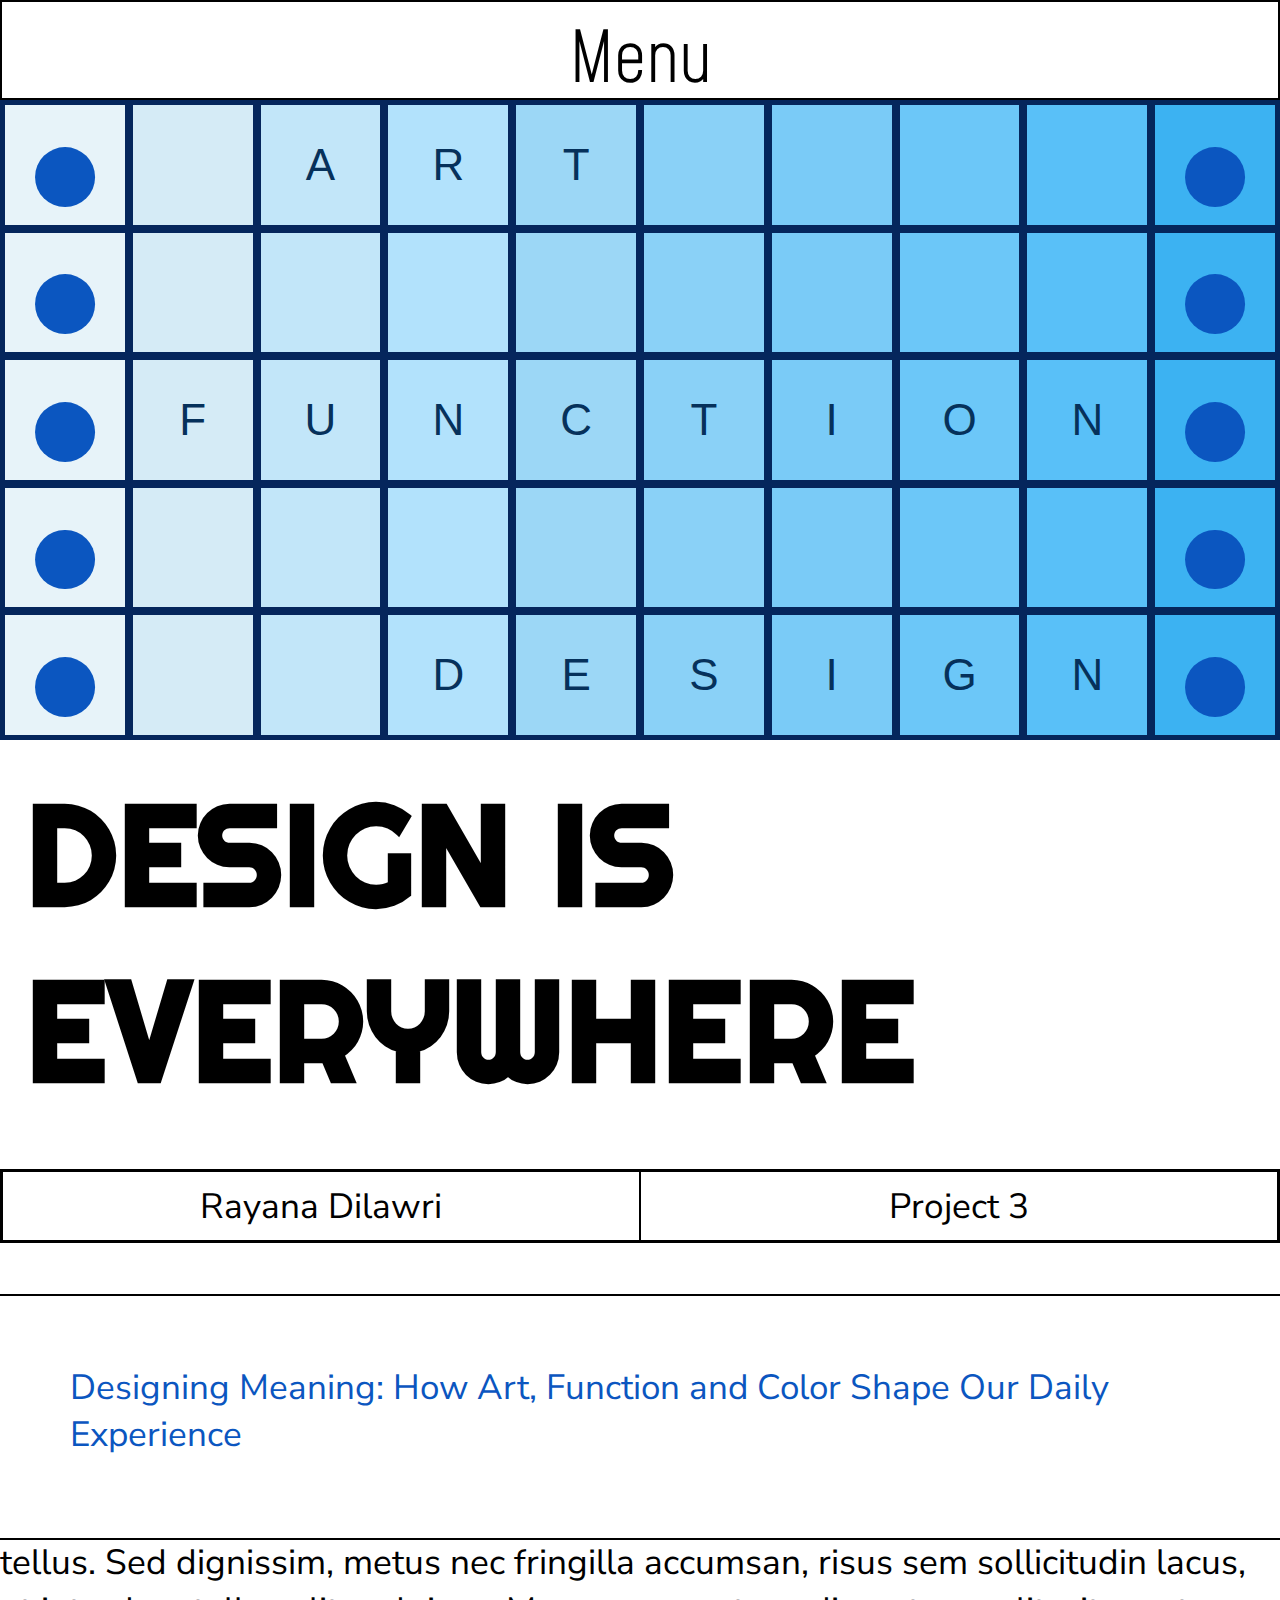
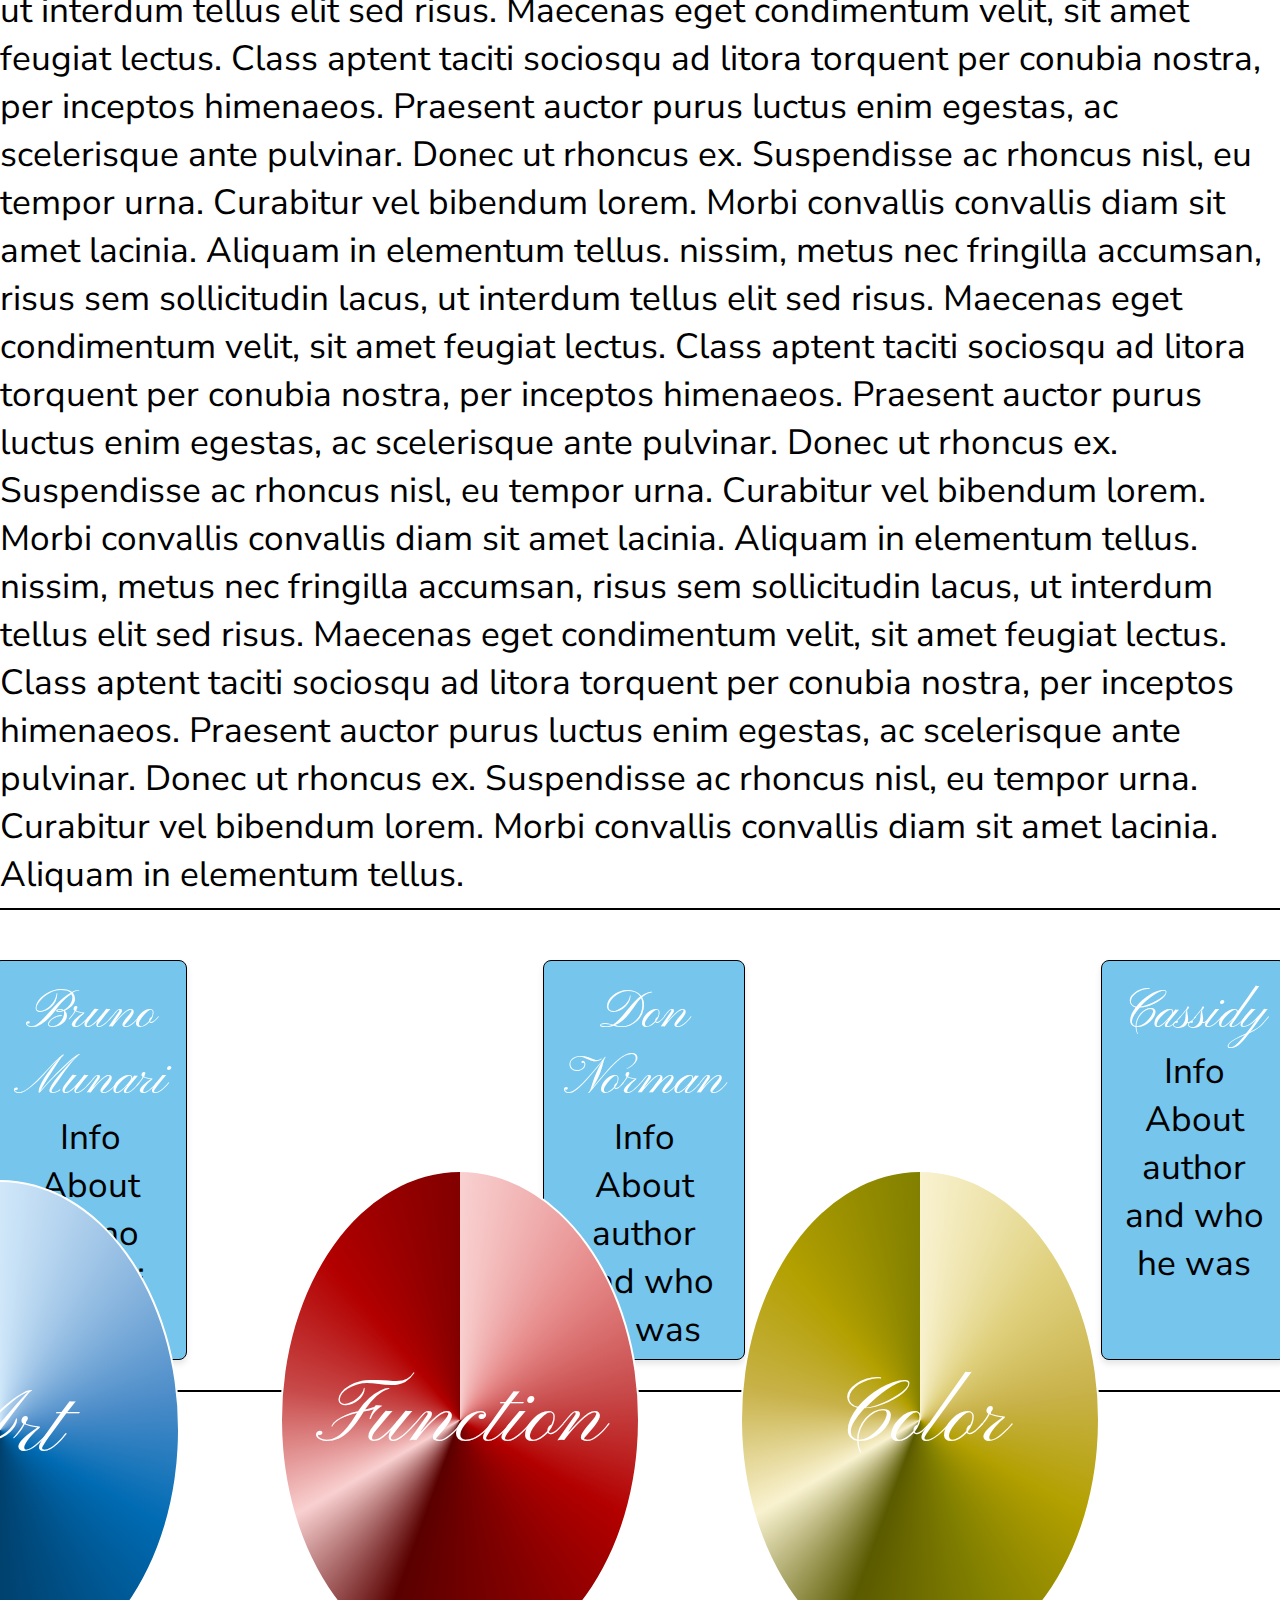
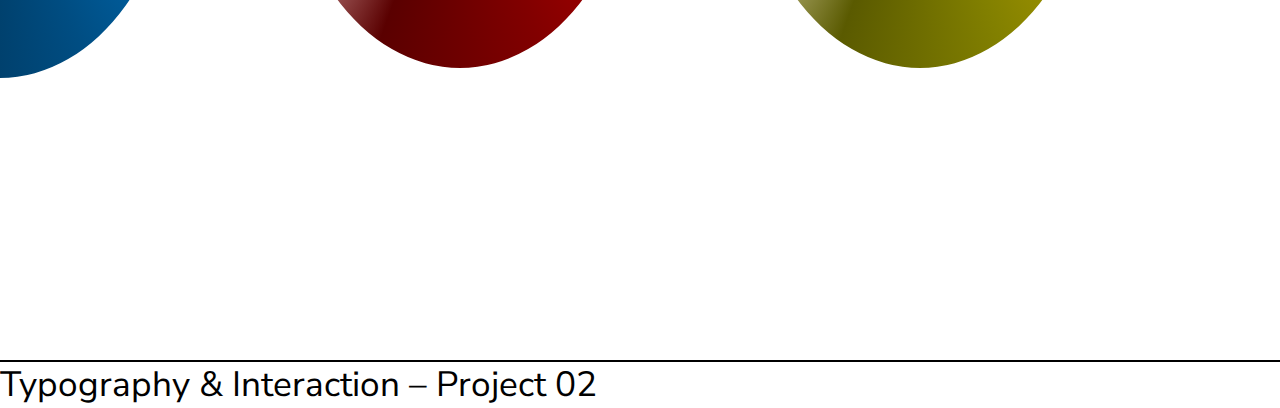
==== Pages/index.html @ 1cbe0d87 "more updates to all pages!" ====
<html>
	<head>
	   <title>HOME</title> 
	   <meta name="viewport" content="'width=device-width, initial-scale-1">
		<link href="../asset/reset.css" rel="stylesheet"> 
		<link href="../asset/common.css" rel="stylesheet">
 			<!-- <link href="asset/Japaneseminimalism.css" rel="stylesheet"> -->
		 <link href="../asset/newvibe.css" rel="stylesheet"> 
		<!-- <link href="asset/Artdeco.css" rel="stylesheet">  -->
		<!--   <link href="asset/Fauvism.css" rel="stylesheet"> -->
		<!-- fonts-->

		<link href="https://fonts.cdnfonts.com/css/sansation-light" rel="stylesheet">
		<style>
		@import url('https://fonts.cdnfonts.com/css/sansation-light');
	</style>
		
		<link rel="preconnect" href="https://fonts.googleapis.com">
		<link rel="preconnect" href="https://fonts.gstatic.com" crossorigin>
		<link href="https://fonts.googleapis.com/css2?family=Bodoni+Moda:ital,opsz,wght@0,6..96,400..900;1,6..96,400..900&family=Gloria+Hallelujah&family=Gothic+A1&family=Mohave:ital,wght@0,300..700;1,300..700&family=Monoton&family=Nunito+Sans:ital,opsz,wght@0,6..12,200..1000;1,6..12,200..1000&family=Pinyon+Script&family=Poiret+One&family=Righteous&family=Rock+Salt&family=Sail&family=Saira+Condensed:wght@100;200;300;400;500;600;700;800;900&display=swap" rel="stylesheet">			<!-- NAV --> 
</head>
	<nav> 
		<div class="dropdown"> 
		<button class="nav-button"> Menu </button>
		<div class="dropdown-content">
		<a href="index.html"> Home </a>
		<a href="article1.html"> Art  </a>
		<a href="article2.html"> Function  </a>
		<a href="article3.html"> Color  </a>
			</div>
		</div>
	</nav>

	<!-- HEAD -->
	<body>
		<header>
		<section>
			<div class="grid">
				<div class="show-grid">
				<div></div><div></div><div></div><div></div><div></div><div></div><div></div><div></div><div></div><div></div>
				<div></div><div></div><div></div><div></div><div></div><div></div><div></div><div></div><div></div><div></div>
				<div></div><div></div><div></div><div></div><div></div><div></div><div></div><div></div><div></div><div></div>
				<div></div><div></div><div></div><div></div><div></div><div></div><div></div><div></div><div></div><div></div>
				<div></div><div></div><div></div><div></div><div></div><div></div><div></div><div></div><div></div><div></div>				</div>
			</div>

		</section>
		<section class="header"> 
			<h1> DESIGN IS EVERYWHERE </h1>
		</section>
	</header>
	<div class="info"> 
		<div class="author"> <p> Rayana Dilawri</p></div>
		<div class="date"> <p> Project 3</p></div>
	</div>
	<div class="custom-br"> 
	<section> 
		<h2> Designing Meaning: How Art, Function and Color Shape Our Daily Experience </h2>
		<div class="custom-br"> 
	<section> 
		<p> tellus. Sed dignissim, metus nec fringilla accumsan, risus sem sollicitudin lacus, ut interdum tellus elit sed risus. Maecenas eget condimentum velit, sit amet feugiat lectus. Class aptent taciti sociosqu ad litora torquent per conubia nostra, per inceptos himenaeos. Praesent auctor purus luctus enim egestas, ac scelerisque ante pulvinar. Donec ut rhoncus ex. Suspendisse ac rhoncus nisl, eu tempor urna. Curabitur vel bibendum lorem. Morbi convallis convallis diam sit amet lacinia. Aliquam in elementum tellus.
			nissim, metus nec fringilla accumsan, risus sem sollicitudin lacus, ut interdum tellus elit sed risus. Maecenas eget condimentum velit, sit amet feugiat lectus. Class aptent taciti sociosqu ad litora torquent per conubia nostra, per inceptos himenaeos. Praesent auctor purus luctus enim egestas, ac scelerisque ante pulvinar. Donec ut rhoncus ex. Suspendisse ac rhoncus nisl, eu tempor urna. Curabitur vel bibendum lorem. Morbi convallis convallis diam sit amet lacinia. Aliquam in elementum tellus.
			nissim, metus nec fringilla accumsan, risus sem sollicitudin lacus, ut interdum tellus elit sed risus. Maecenas eget condimentum velit, sit amet feugiat lectus. Class aptent taciti sociosqu ad litora torquent per conubia nostra, per inceptos himenaeos. Praesent auctor purus luctus enim egestas, ac scelerisque ante pulvinar. Donec ut rhoncus ex. Suspendisse ac rhoncus nisl, eu tempor urna. Curabitur vel bibendum lorem. Morbi convallis convallis diam sit amet lacinia. Aliquam in elementum tellus.
		</p>
		<div class="custom-br"> 
	</section>
	<section>
		<div class="cards">
			<div class="card">
				<h3>Bruno Munari</h3>
				<p> Info About Bruno Munari and who he was </p>
			</div>
			<div class="card">
				<h3>Don Norman</h3>
				<p>Info About author and who he was</p>
			</div>
			<div class="card">
				<h3>Cassidy</h3>
				<p>Info About author and who he was</p>
			</div>
		</div>
		<div class="custom-br"> 
			<div class="shapes">
				<div class="shape1"> <h3> Art </h3> </div>
				<div class="shape2"> <h3> Function </h3> </div>
				<div class="shape3"> <h3> Color </h3> </div>
			</div>
		<div class="custom-br"> 
		<footer>
            <p>  Typography & Interaction – Project 02</p>
        </footer>
</body>
</html>
---- asset/common.css ----
.nunito-sans{
    font-family: "Nunito Sans", serif;
    font-optical-sizing: auto;
    font-style: normal;
    font-variation-settings:
      "wdth" 100,
      "YTLC" 500;
  }

.righteous-regular {
    font-family: "Righteous", sans-serif;
    font-weight: 400;
    font-style: normal;
  }


nav {
    display: flex;
    justify-content: space-evenly;
    position: fixed;
    top: 0;
    color: black;
    width: 100vw;
    font-family: Arial, Helvetica, sans-serif;
    text-transform: uppercase;
    padding: 2rem; 
    font-weight: 200;
    font-size: 2.5em;
    z-index: 1000;
}

nav {
    /* overflow: hidden; */
    background-color:white;
    color: black;
    font-size: 2em;
    height: 100px;
    padding:0px;
    text-transform: none;
    font-family: "Mohave", sans-serif;
    border: black solid 2px;
    position: absolute;
      }

nav a {
    float: left;
    font-size: 2em;
}

.dropdown {
    float: left;
    padding: 10px;
    /* overflow: hidden; */
}

.dropdown-content {
display: none;
position: fixed;
z-index: 100;
background-color: white;
border: black solid 2px;
}

.dropdown-content a {
    float: none;
    display: block;
    padding: 20px;
}


.dropdown-content a:hover {
  color: blue;
  font-family: "Pinyon Script", serif;
}

.dropdown:hover .dropdown-content {
    display: block;
}

.nav-button {
    padding: 0px 20px;
}

.nav-button:hover {
    color: blue; 
    background-color: #A2C9E2;
}

.dropdown .nav-button {
    margin: 0;
    font-size: 2em;
}

header {
    margin-top: 5rem; /* Adjusted to account for nav */
}  

h1 {
    font-size: 8em;
    padding-top: 2%;
    padding-left: 2%;
    font-weight: 800; 
    overflow-x: hidden;
    font-family: "Righteous", sans-serif;
    color: black;
    }
  

    .info {
    display: flex;
    flex-direction: row;
    width: 100%; 
    justify-content: center;  
    align-items: center; 
    border: solid 3px black;
    margin-top: 4%;
    margin-bottom: 4%;
}

.author, .date {
     
    justify-content: center;  
    align-items: center;     
    text-align: center;      
    padding: 10px; 
    width: 100%; 
}

.author {
    border-right: solid black 2px;  
}

        justify-content: center;  
        align-items: center;     
        text-align: center;      
        padding: 10px; 
        width: 100%; 
    }
    
    .author {
        border-right: solid black 2px;  
    }
    
   
    h2 {
        color: rgb(11, 86, 192); ;
    font-size: 3em;
    padding-left: 2%;
    padding-top: 2%;
}

h3 {
    font-size: 3em;
    color: white; 
    font-family: "Pinyon Script", serif;
}

p {
    font-size: 2em;
    font-family: "Nunito Sans", serif;
}

blockquote {
    font-size: 3em;
    padding-top: 4%;
    padding-bottom: 4%;
    font-family: "Mohave", sans-serif;
}

.custom-br {
    display: block;      
    width: 100%;          /* Full-width line */
    height: 2px;          /* Thickness of the line */
    background-color: black; /* Line color */
    margin: 10px 0;       /* Optional: Adds space above and below the line */
  }
  

.cards {
    display: flex;
    flex-direction: column; 
    justify-content: center; 
    align-items: center; 
}

#back-to-top {
    height: 40px;
    width: 100px;
    position: fixed; 
    bottom: 20px; 
    right: 20px;
    color: black; 
    border-radius: 5px; 
    padding: 10px 15px;
    font-size: 14px;  
    z-index: 1000;
    font-family: "Nunito Sans", serif;
}

#back-to-top {
    background-color: rgb(0, 0, 0);
    color: white; 
    height: 100px;
    width: 300px;
    font-size: 40px;
}

.shapes {
    display: flex;
    flex-direction: column; 
    justify-content: center; 
    align-items: center; 
    padding-top: 20px;
    gap: 100px;
}

@media (min-width:1200px) {
    nav { 
      font-size: 28px;
    }

    h2 {
        font-size: 35px;
        padding: 2em; }

    .shapes {
        display: flex;
        flex-direction: row; 
        justify-content: center; 
        align-items: center; 
        padding-top: 20px;
        gap: 100px;
    }
    
        
    .shapes {
        display: flex;
        justify-content: center; 
        align-items: center; 
    }

    .cards {
        display: flex;
        flex-direction: row; 
        justify-content: center; 
        align-items: center; 
        padding-top: 20px;
        gap: 100px;
    }

    #back-to-top {
       display: none;
    }

    .grid {
      display: hide;
    }
}
---- asset/newvibe.css ----
nav {
    /* overflow: hidden; */
    background-color:white;
    color: black;
    font-size: 2em;
    height: 100px;
    padding:0px;
    text-transform: none;
    font-family: "Mohave", sans-serif;
    border: black solid 2px;
      }

nav a {
    float: left;
    font-size: 2em;
}

.dropdown {
    float: left;
    padding: 10px;
    /* overflow: hidden; */
}

.dropdown-content {
display: none;
position: absolute;
z-index: 100;
background-color: white;
border: black solid 2px;
}

.dropdown-content a {
    float: none;
    display: block;
    padding: 20px;
}


.dropdown-content a:hover {
  color: blue;
  font-family: "Pinyon Script", serif;
}

.dropdown:hover .dropdown-content {
    display: block;
}

.nav-button {
    padding: 0px 20px;
}

.nav-button:hover {
    color: blue; 
    background-color: #A2C9E2;
}

/* GRID - ALL DESIGNS COMBINED */ 
  .grid .show-grid{
    display: grid;
    grid-template-columns: repeat(10, 1fr); 
    grid-template-rows: repeat(5, 1fr);  
    width: 100%;                          
    height: auto;                                                                 
    aspect-ratio: 2;  
    margin-top: 100px;                    
  }

  .grid div {
    border: rgb(5, 38, 92) 0.1em solid;             
    width: 100%;                          
    height: auto;                      
  }

  .show-grid div {
    position: relative; 
    width: 100%;
    height: 100%;
    overflow: hidden; 


    display: flex;
    align-items: center;
    justify-content: center;

    font-size: 2.5em;
    color: rgb(6, 49, 91);
    Font-family: arial;  
    align-items: center; 
}

/* CIRCLE SHAPE */ 
.show-grid div:nth-child(10n+1)::before, 
.show-grid div:nth-child(10n)::before  {
    content: '';
    position: absolute;
    top: 60%;
    left: 50%;
    width: 50%;
    height: 50%;
    transform: translate(-50%, -50%);
    border-radius: 50%;
    background-color: rgb(11, 86, 192); 
}

/* FUNCTION DESIGN */ 
.show-grid div:nth-child(3)::after { content: 'A '; }
.show-grid div:nth-child(4)::after { content: 'R'; }
.show-grid div:nth-child(5)::after { content: 'T'; }
    

.show-grid div:nth-child(22)::after { content: 'F '; }
.show-grid div:nth-child(23)::after { content: 'U'; }
.show-grid div:nth-child(24)::after { content: 'N'; }
.show-grid div:nth-child(25)::after { content: 'C'; }
.show-grid div:nth-child(26)::after { content: 'T'; }
.show-grid div:nth-child(27)::after { content: 'I'; }
.show-grid div:nth-child(28)::after { content: 'O'; }
.show-grid div:nth-child(29)::after { content: 'N'; }


.show-grid div:nth-child(44)::after { content: 'D'; }
.show-grid div:nth-child(45)::after { content: 'E'; }
.show-grid div:nth-child(46)::after { content: 'S'; }
.show-grid div:nth-child(47)::after { content: 'I'; }
.show-grid div:nth-child(48)::after { content: 'G'; }
.show-grid div:nth-child(49)::after { content: 'N'; }

/* colour design*/ 
:root {
    --color-1: #e7f3f9; 
    --color-2: #d5ebf6;
    --color-3: #c2e6f9;
    --color-4: #b2e2fc;
    --color-5: #9cd7f6;
    --color-6: #8ad1f7;
    --color-7: #7acbf7;
    --color-8: #6cc7f8;
    --color-9: #59c0f8;
    --color-10: #3cb2f2;
}

.show-grid div:nth-child(1) { background-color: var(--color-1); }
.show-grid div:nth-child(11) { background-color: var(--color-1); }
.show-grid div:nth-child(21) { background-color: var(--color-1); }
.show-grid div:nth-child(31) { background-color: var(--color-1); }
.show-grid div:nth-child(41) { background-color: var(--color-1); }
.show-grid div:nth-child(51) { background-color: var(--color-1); }


.show-grid div:nth-child(2) { background-color: var(--color-2); }
.show-grid div:nth-child(12) { background-color: var(--color-2); }
.show-grid div:nth-child(22) { background-color: var(--color-2); }
.show-grid div:nth-child(32) { background-color: var(--color-2); }
.show-grid div:nth-child(42) { background-color: var(--color-2); }
.show-grid div:nth-child(52) { background-color: var(--color-2); }


.show-grid div:nth-child(3) { background-color: var(--color-3); }
.show-grid div:nth-child(13) { background-color: var(--color-3); }
.show-grid div:nth-child(23) { background-color: var(--color-3); }
.show-grid div:nth-child(33) { background-color: var(--color-3); }
.show-grid div:nth-child(43) { background-color: var(--color-3); }
.show-grid div:nth-child(53) { background-color: var(--color-3); }

.show-grid div:nth-child(4) { background-color: var(--color-4); }
.show-grid div:nth-child(14) { background-color: var(--color-4); }
.show-grid div:nth-child(24) { background-color: var(--color-4); }
.show-grid div:nth-child(34) { background-color: var(--color-4); }
.show-grid div:nth-child(44) { background-color: var(--color-4); }
.show-grid div:nth-child(54) { background-color: var(--color-4); }

.show-grid div:nth-child(5) { background-color: var(--color-5); }
.show-grid div:nth-child(15) { background-color: var(--color-5); }
.show-grid div:nth-child(25) { background-color: var(--color-5); }
.show-grid div:nth-child(35) { background-color: var(--color-5); }
.show-grid div:nth-child(45) { background-color: var(--color-5); }
.show-grid div:nth-child(55) { background-color: var(--color-5); }

.show-grid div:nth-child(6) { background-color: var(--color-6); }
.show-grid div:nth-child(16) { background-color: var(--color-6); }
.show-grid div:nth-child(26) { background-color: var(--color-6); }
.show-grid div:nth-child(36) { background-color: var(--color-6); }
.show-grid div:nth-child(46) { background-color: var(--color-6); }
.show-grid div:nth-child(56) { background-color: var(--color-6); }

.show-grid div:nth-child(7) { background-color: var(--color-7); }
.show-grid div:nth-child(17) { background-color: var(--color-7); }
.show-grid div:nth-child(27) { background-color: var(--color-7); }
.show-grid div:nth-child(37) { background-color: var(--color-7); }
.show-grid div:nth-child(47) { background-color: var(--color-7); }
.show-grid div:nth-child(57) { background-color: var(--color-7); }

.show-grid div:nth-child(8) { background-color: var(--color-8); }
.show-grid div:nth-child(18) { background-color: var(--color-8); }
.show-grid div:nth-child(28) { background-color: var(--color-8); }
.show-grid div:nth-child(38) { background-color: var(--color-8); }
.show-grid div:nth-child(48) { background-color: var(--color-8); }
.show-grid div:nth-child(58) { background-color: var(--color-8); }

.show-grid div:nth-child(9) { background-color: var(--color-9); }
.show-grid div:nth-child(19) { background-color: var(--color-9); }
.show-grid div:nth-child(29) { background-color: var(--color-9); }
.show-grid div:nth-child(39) { background-color: var(--color-9); }
.show-grid div:nth-child(49) { background-color: var(--color-9); }
.show-grid div:nth-child(59) { background-color: var(--color-9); }

.show-grid div:nth-child(10) { background-color: var(--color-10); }
.show-grid div:nth-child(20) { background-color: var(--color-10); }
.show-grid div:nth-child(30) { background-color: var(--color-10); }
.show-grid div:nth-child(40) { background-color: var(--color-10); }
.show-grid div:nth-child(50) { background-color: var(--color-10); }
.show-grid div:nth-child(60) { background-color: var(--color-10); }

.expand span:hover {
    font-size: 30px;
    transition: 0.3s;
    letter-spacing: 10px;
    font-family: "Monoton", serif;
    color: blue;
}


body {
    background-color: white;
    font-family: "Nunito Sans", serif;
    color: black;
    font-size: 1.1em;
}


.shape1 {
    height: 500px;
    width: 500px;
    transform: translateX(-50%) translateY(-50%); 
    background-image: conic-gradient( #d0e7f9, #8db8e0, #4a8bc8, #006bb3, #004d82, #00355a, #d0e7f9, #4a8bc8, #006bb3, #004d82 );
    animation: 3.0s linear infinite record;
    animation-play-state: running; 
    border: solid 2px white;
    border-radius: 50%;
    display: flex;         
    justify-content: center;
    align-items: center;   
    text-align: center;    
    color: black; 
    font-size: 30px;
    margin-bottom: 20px;
    margin-top: 20px;
}

.shape1:hover {
    animation-play-state: paused; 
}

.shape2 {
    height: 500px;
    width: 500px;
 transform: translateX(-50%) translateY(-50%); 
 background-image: conic-gradient( #f9d0d0, #e78c8c, #c84a4a, #b30000, #820000, #5a0000, #f9d0d0, #c84a4a, #b30000, #820000 );
 animation: 3.0s linear infinite record;
    border: solid 2px white;   
     border-radius: 50%;
    display: flex;         
    justify-content: center;
    align-items: center;   
    text-align: center;    
    color: black; 
    margin-bottom: 20px;
    font-size: 30px;
}

.shape2:hover {
    animation-play-state: paused; /* Pauses the animation on hover */
}


.shape3 {
    height: 500px;
    width: 500px;
 transform: translateX(-50%) translateY(-50%); 
 background-image: conic-gradient( #f9f2d0, #e0d17f, #c8b24a, #b3a000, #828000, #5a5a00, #f9f2d0, #c8b24a, #b3a000, #828000 );
 animation: 3.0s linear infinite record;
    border: solid 2px white;    border-radius: 50%;
    display: flex;         
    justify-content: center;
    align-items: center;   
    text-align: center;    
    color: black; 
    margin-bottom: 20px;
    font-size: 30px;
}

.shape3:hover {
    animation-play-state: paused; 
}


.card {
    background-color: rgb(117, 197, 237); 
    border: 1px solid black; 
    border-radius: 8px; 
    box-shadow: 0 4px 6px rgba(0, 0, 0, 0.1); 
    padding: 20px; 
    width: 800px; 
    height: 400px;
    text-align: center;
    margin-bottom: 20px;
    margin-top: 20px;
    margin-left: 10%;
    margin-right: 10%;
    

}
  
/* Keyframes for animation */
@keyframes record {
    0% {
        transform: rotate(0deg);
    }
    100% {
        transform: rotate(360deg);
    }
}
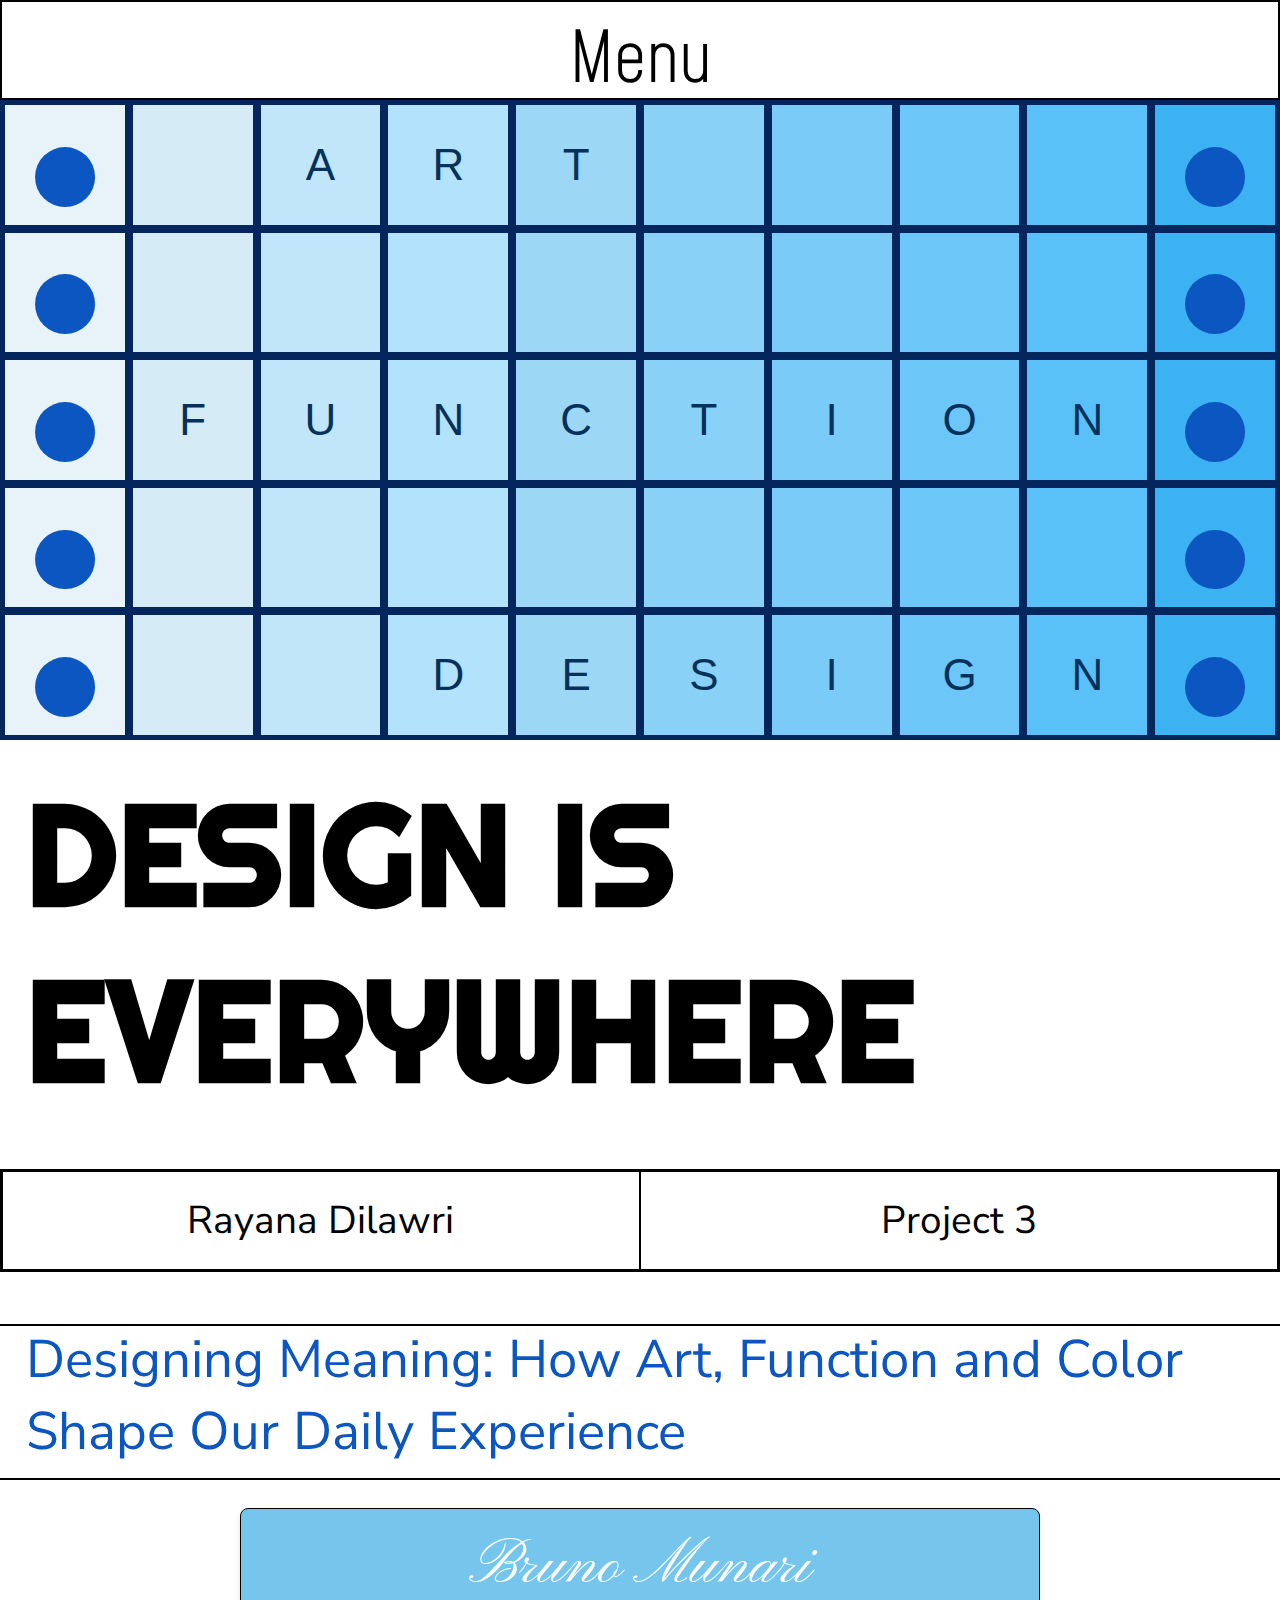
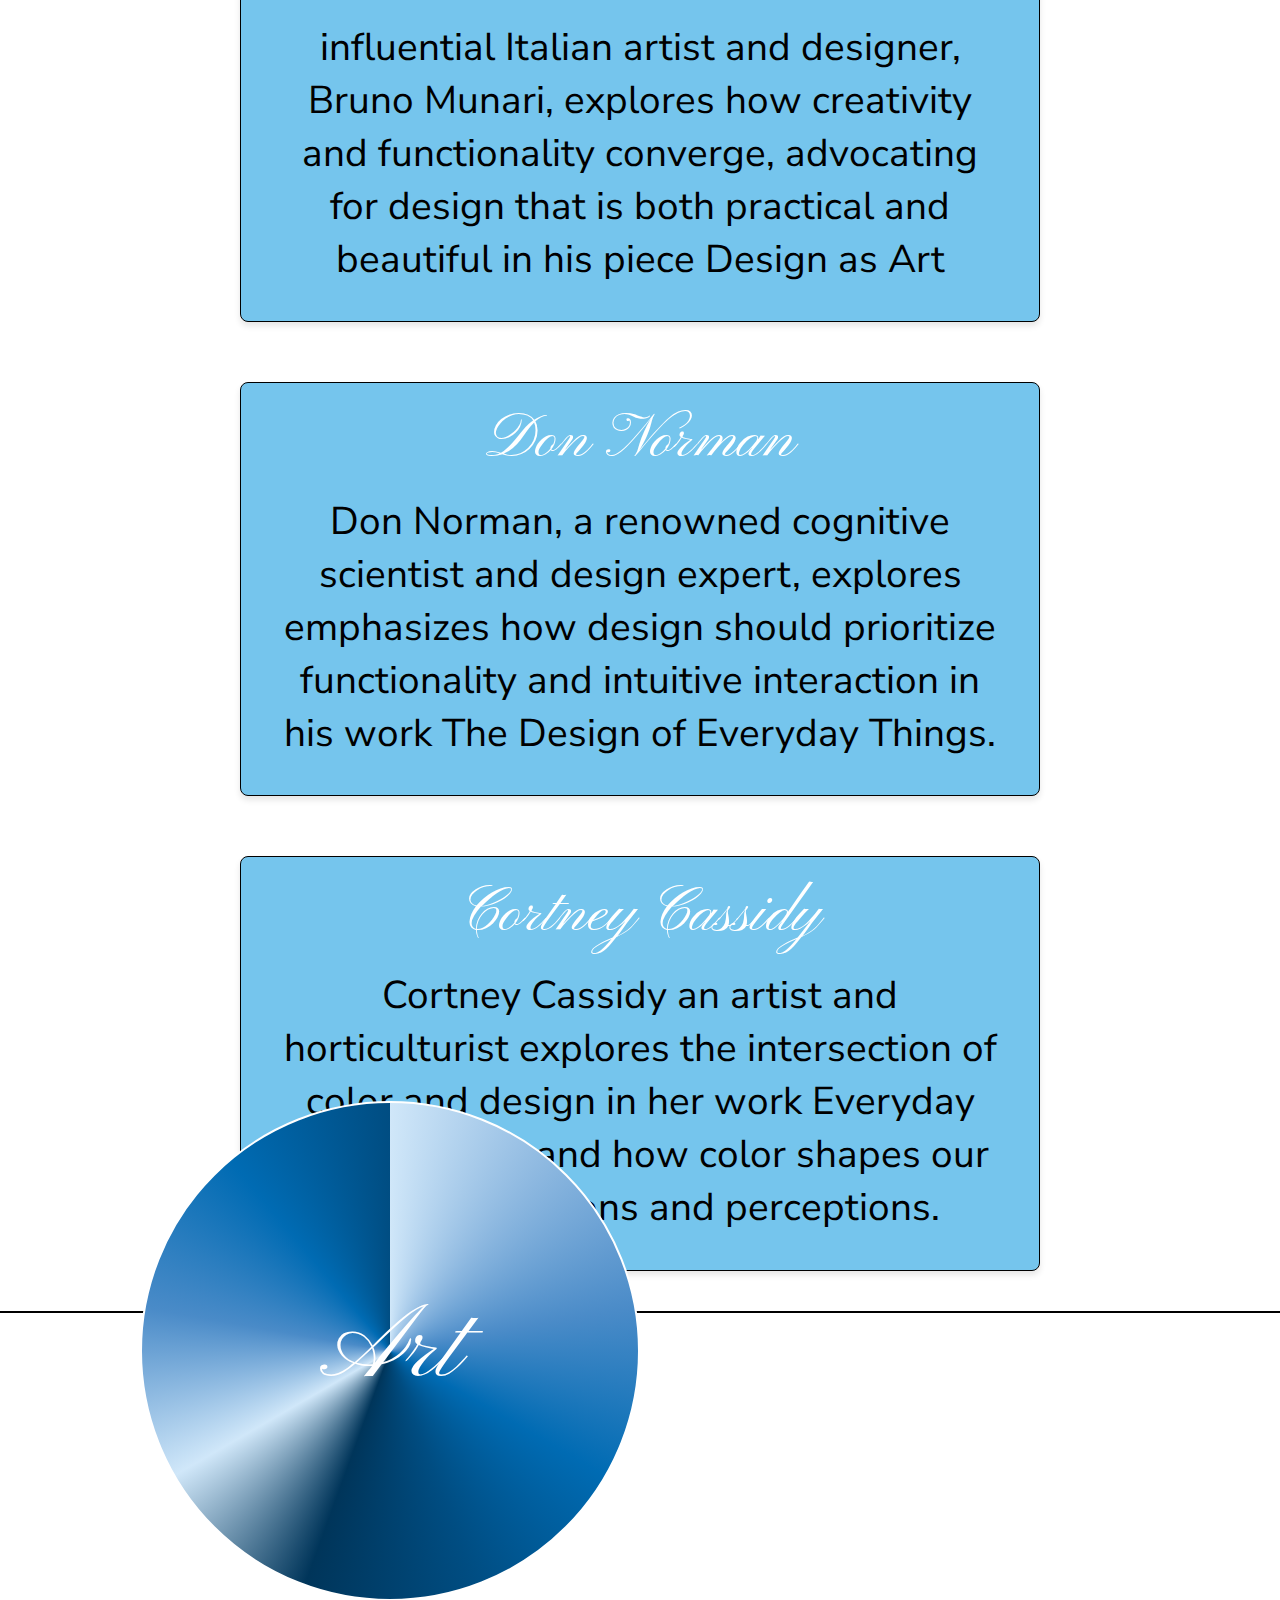
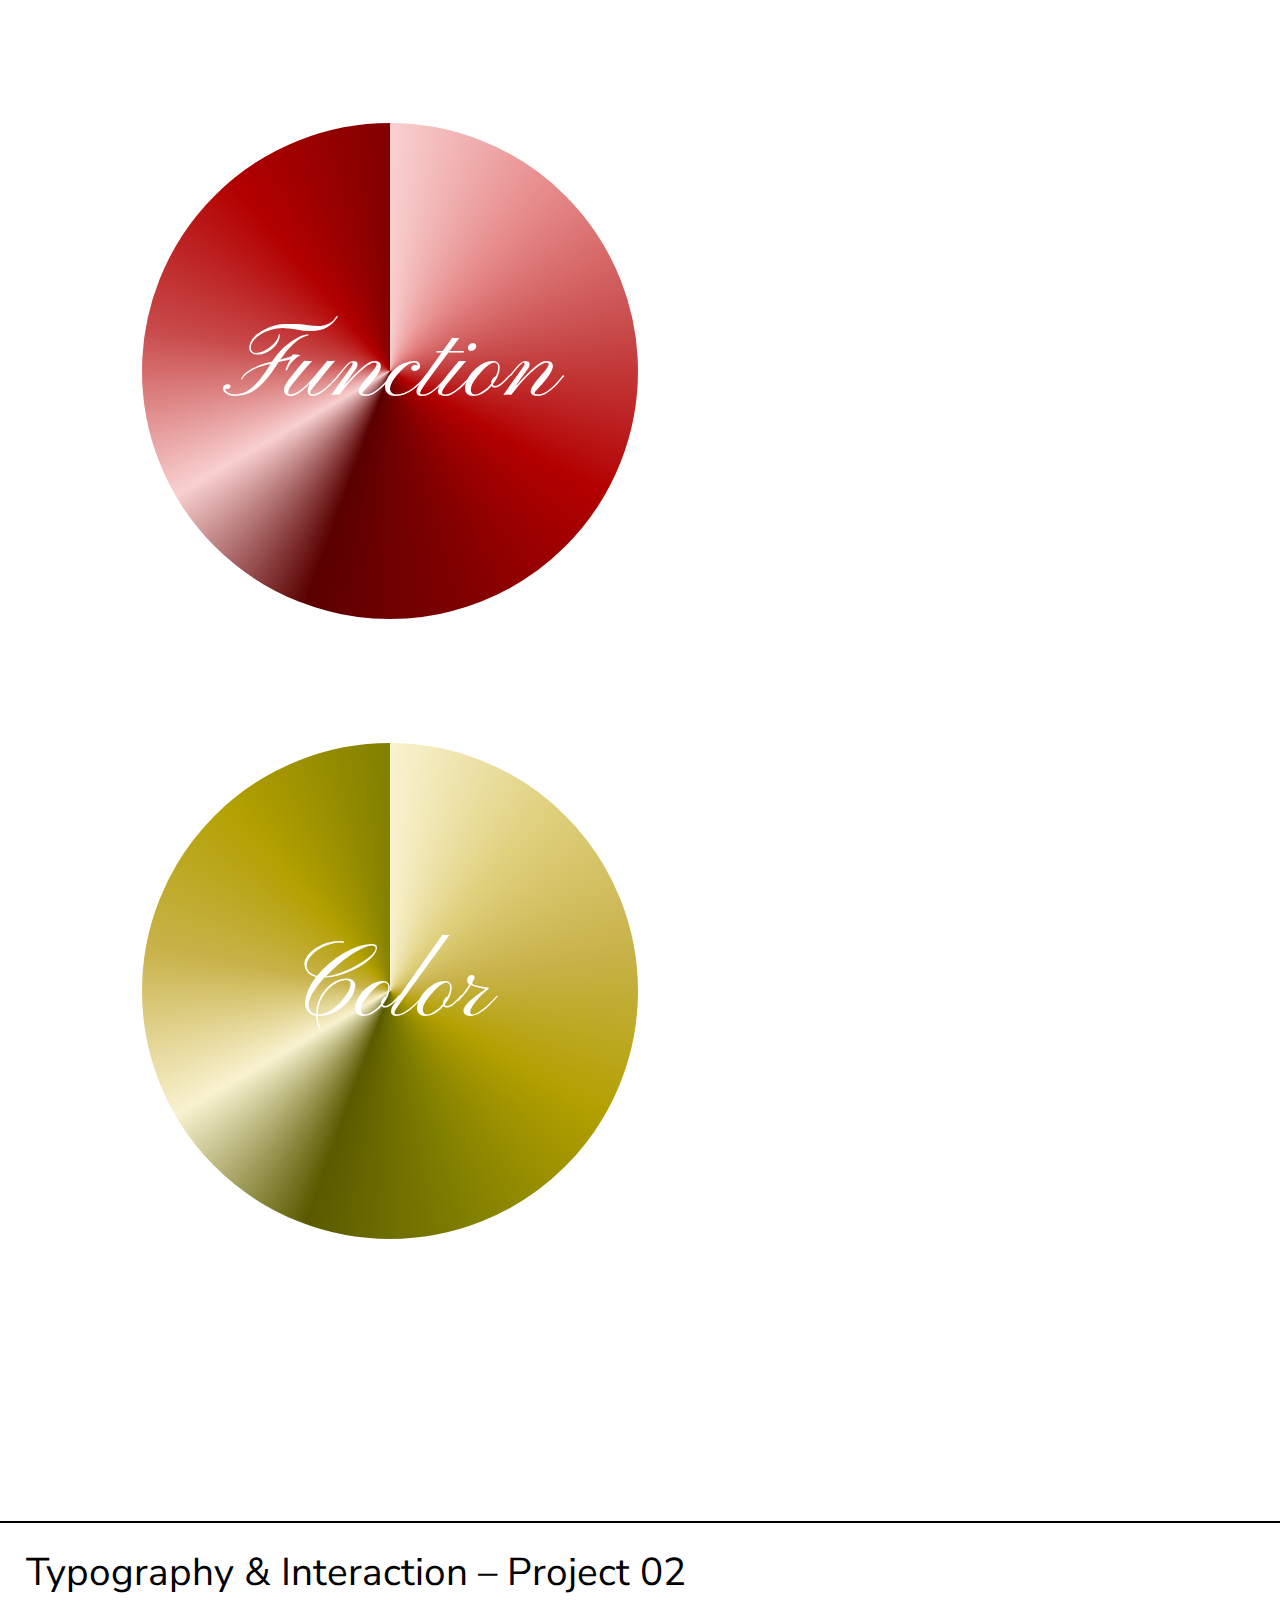
==== commit 67b06493: "hide button, fix font size" ====
--- a/Pages/index.html
+++ b/Pages/index.html
@@ -58,25 +58,18 @@
 		<h2> Designing Meaning: How Art, Function and Color Shape Our Daily Experience </h2>
 		<div class="custom-br"> 
 	<section> 
-		<p> tellus. Sed dignissim, metus nec fringilla accumsan, risus sem sollicitudin lacus, ut interdum tellus elit sed risus. Maecenas eget condimentum velit, sit amet feugiat lectus. Class aptent taciti sociosqu ad litora torquent per conubia nostra, per inceptos himenaeos. Praesent auctor purus luctus enim egestas, ac scelerisque ante pulvinar. Donec ut rhoncus ex. Suspendisse ac rhoncus nisl, eu tempor urna. Curabitur vel bibendum lorem. Morbi convallis convallis diam sit amet lacinia. Aliquam in elementum tellus.
-			nissim, metus nec fringilla accumsan, risus sem sollicitudin lacus, ut interdum tellus elit sed risus. Maecenas eget condimentum velit, sit amet feugiat lectus. Class aptent taciti sociosqu ad litora torquent per conubia nostra, per inceptos himenaeos. Praesent auctor purus luctus enim egestas, ac scelerisque ante pulvinar. Donec ut rhoncus ex. Suspendisse ac rhoncus nisl, eu tempor urna. Curabitur vel bibendum lorem. Morbi convallis convallis diam sit amet lacinia. Aliquam in elementum tellus.
-			nissim, metus nec fringilla accumsan, risus sem sollicitudin lacus, ut interdum tellus elit sed risus. Maecenas eget condimentum velit, sit amet feugiat lectus. Class aptent taciti sociosqu ad litora torquent per conubia nostra, per inceptos himenaeos. Praesent auctor purus luctus enim egestas, ac scelerisque ante pulvinar. Donec ut rhoncus ex. Suspendisse ac rhoncus nisl, eu tempor urna. Curabitur vel bibendum lorem. Morbi convallis convallis diam sit amet lacinia. Aliquam in elementum tellus.
-		</p>
-		<div class="custom-br"> 
-	</section>
-	<section>
 		<div class="cards">
 			<div class="card">
 				<h3>Bruno Munari</h3>
-				<p> Info About Bruno Munari and who he was </p>
+				<p>  influential Italian artist and designer, Bruno Munari, explores how creativity and functionality converge, advocating for design that is both practical and beautiful in his piece  <i> Design as Art </i> </p>
 			</div>
 			<div class="card">
 				<h3>Don Norman</h3>
-				<p>Info About author and who he was</p>
+				<p> Don Norman, a renowned cognitive scientist and design expert, explores emphasizes how design should prioritize functionality and intuitive interaction in his work <i>The Design of Everyday Things</i>. </p>
 			</div>
 			<div class="card">
-				<h3>Cassidy</h3>
-				<p>Info About author and who he was</p>
+				<h3>Cortney Cassidy</h3>
+				<p> Cortney Cassidy an artist and horticulturist explores the intersection of color and design in her work <i>Everyday Color Theory</i>, and how color shapes our daily interactions and perceptions. </p>
 			</div>
 		</div>
 		<div class="custom-br"> 
--- a/asset/common.css
+++ b/asset/common.css
@@ -129,9 +129,7 @@
 
 .author {
     border-right: solid black 2px;  
-}
-
-        justify-content: center;  
+       justify-content: center;  
         align-items: center;     
         text-align: center;      
         padding: 10px; 
@@ -144,21 +142,22 @@
     
    
     h2 {
-        color: rgb(11, 86, 192); ;
+    color: rgb(11, 86, 192); ;
     font-size: 3em;
-    padding-left: 2%;
-    padding-top: 2%;
+    padding-left: 4%em;
+    padding-top: 4%em;
 }
 
 h3 {
-    font-size: 3em;
+    font-size: 3.5em;
     color: white; 
     font-family: "Pinyon Script", serif;
 }
 
 p {
-    font-size: 2em;
+    font-size: 2.2em;
     font-family: "Nunito Sans", serif;
+    padding: 2%;
 }
 
 blockquote {
@@ -177,12 +176,67 @@
   }
   
 
+.sticky-textD {
+    color: black;
+    font-family: "Righteous", sans-serif;
+}
+
+.sticky-textL {
+    color: white;
+    font-family: "Righteous", sans-serif;
+}
+
+  .sticky-chapter {
+    border: 2px solid black;
+    position: sticky;
+    top:0;
+    padding: 1%;
+}
+
+.sticky-chapter1 {
+    border: 2px solid black;
+    position: sticky;
+    top:1;
+    padding: 1%;
+}
+
+
+.sticky-chapter2 {
+    border: 2px solid black;
+    position: sticky;
+    top:2;
+    padding: 1%;
+}
+
+.sticky-chapter3 {
+    border: 2px solid black;
+    position: sticky;
+    top:3;
+    padding: 1%;
+}
+
+.sticky-chapter4 {
+    border: 2px solid black;
+    position: sticky;
+    top:4;
+    padding: 1%;
+}
+
+.sticky-chapter5 {
+    border: 2px solid black;
+    position: sticky;
+    top:5;
+    padding: 1%;
+}
+
 .cards {
     display: flex;
     flex-direction: column; 
     justify-content: center; 
     align-items: center; 
 }
+
+
 
 #back-to-top {
     height: 40px;
@@ -215,10 +269,18 @@
     gap: 100px;
 }
 
+.sha
+
 @media (min-width:1200px) {
+
+    p {
+        font-size: 1.5em;
+        font-family: "Nunito Sans", serif;
+        padding: 2%;
+    }
+
     nav { 
-      font-size: 28px;
-    }
+      font-size: 28px; }
 
     h2 {
         font-size: 35px;
--- a/asset/newvibe.css
+++ b/asset/newvibe.css
@@ -1,4 +1,7 @@
 
+h2 {
+    padding-left: 2%;
+}
 nav {
     /* overflow: hidden; */
     background-color:white;
@@ -294,7 +297,6 @@
     animation-play-state: paused; 
 }
 
-
 .card {
     background-color: rgb(117, 197, 237); 
     border: 1px solid black; 
@@ -302,14 +304,15 @@
     box-shadow: 0 4px 6px rgba(0, 0, 0, 0.1); 
     padding: 20px; 
     width: 800px; 
-    height: 400px;
+    height: 100%;
     text-align: center;
-    margin-bottom: 20px;
-    margin-top: 20px;
+    margin-bottom: 30px;
+    margin-top: 30px;
     margin-left: 10%;
     margin-right: 10%;
-    
-
+
+    padding-bottom: 20px;
+    padding-top: 20px;
 }
   
 /* Keyframes for animation */
@@ -322,3 +325,8 @@
     }
 }
 
+
+@media (min-width:1200px) {
+
+
+} 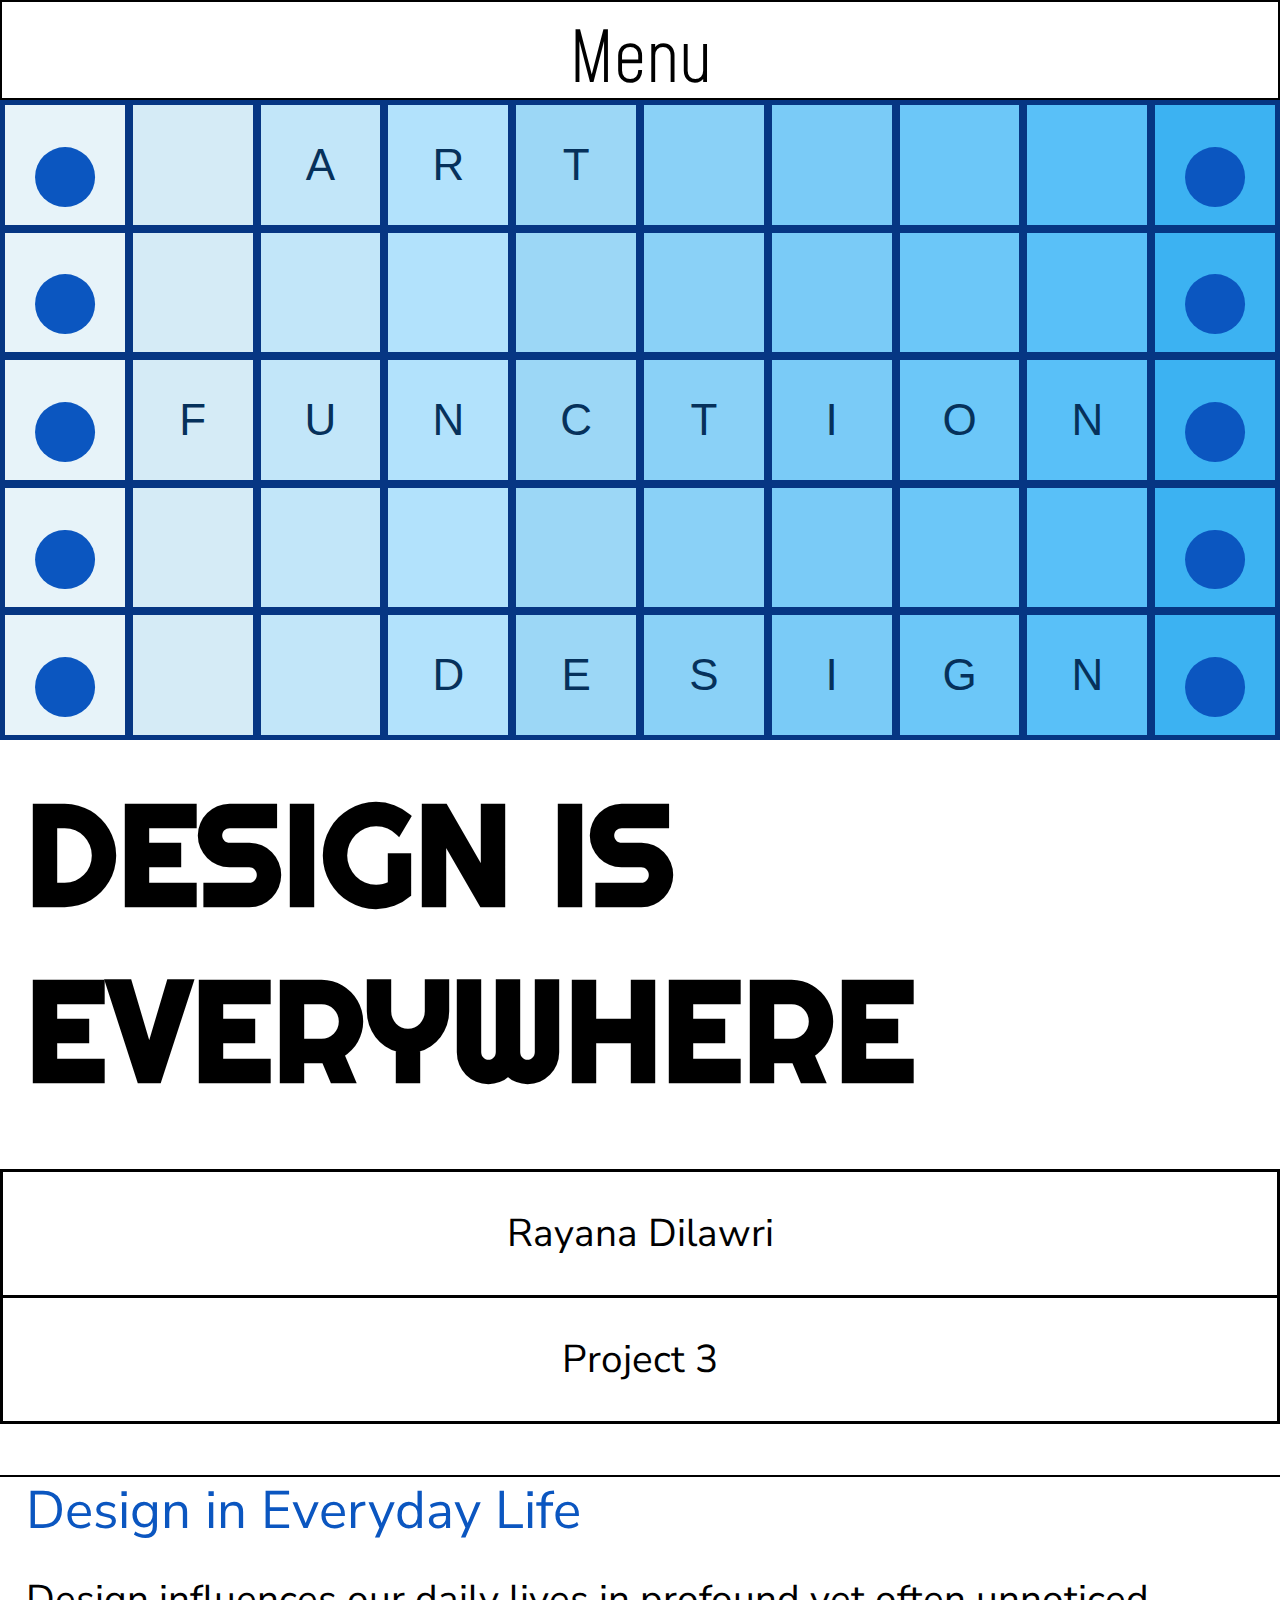
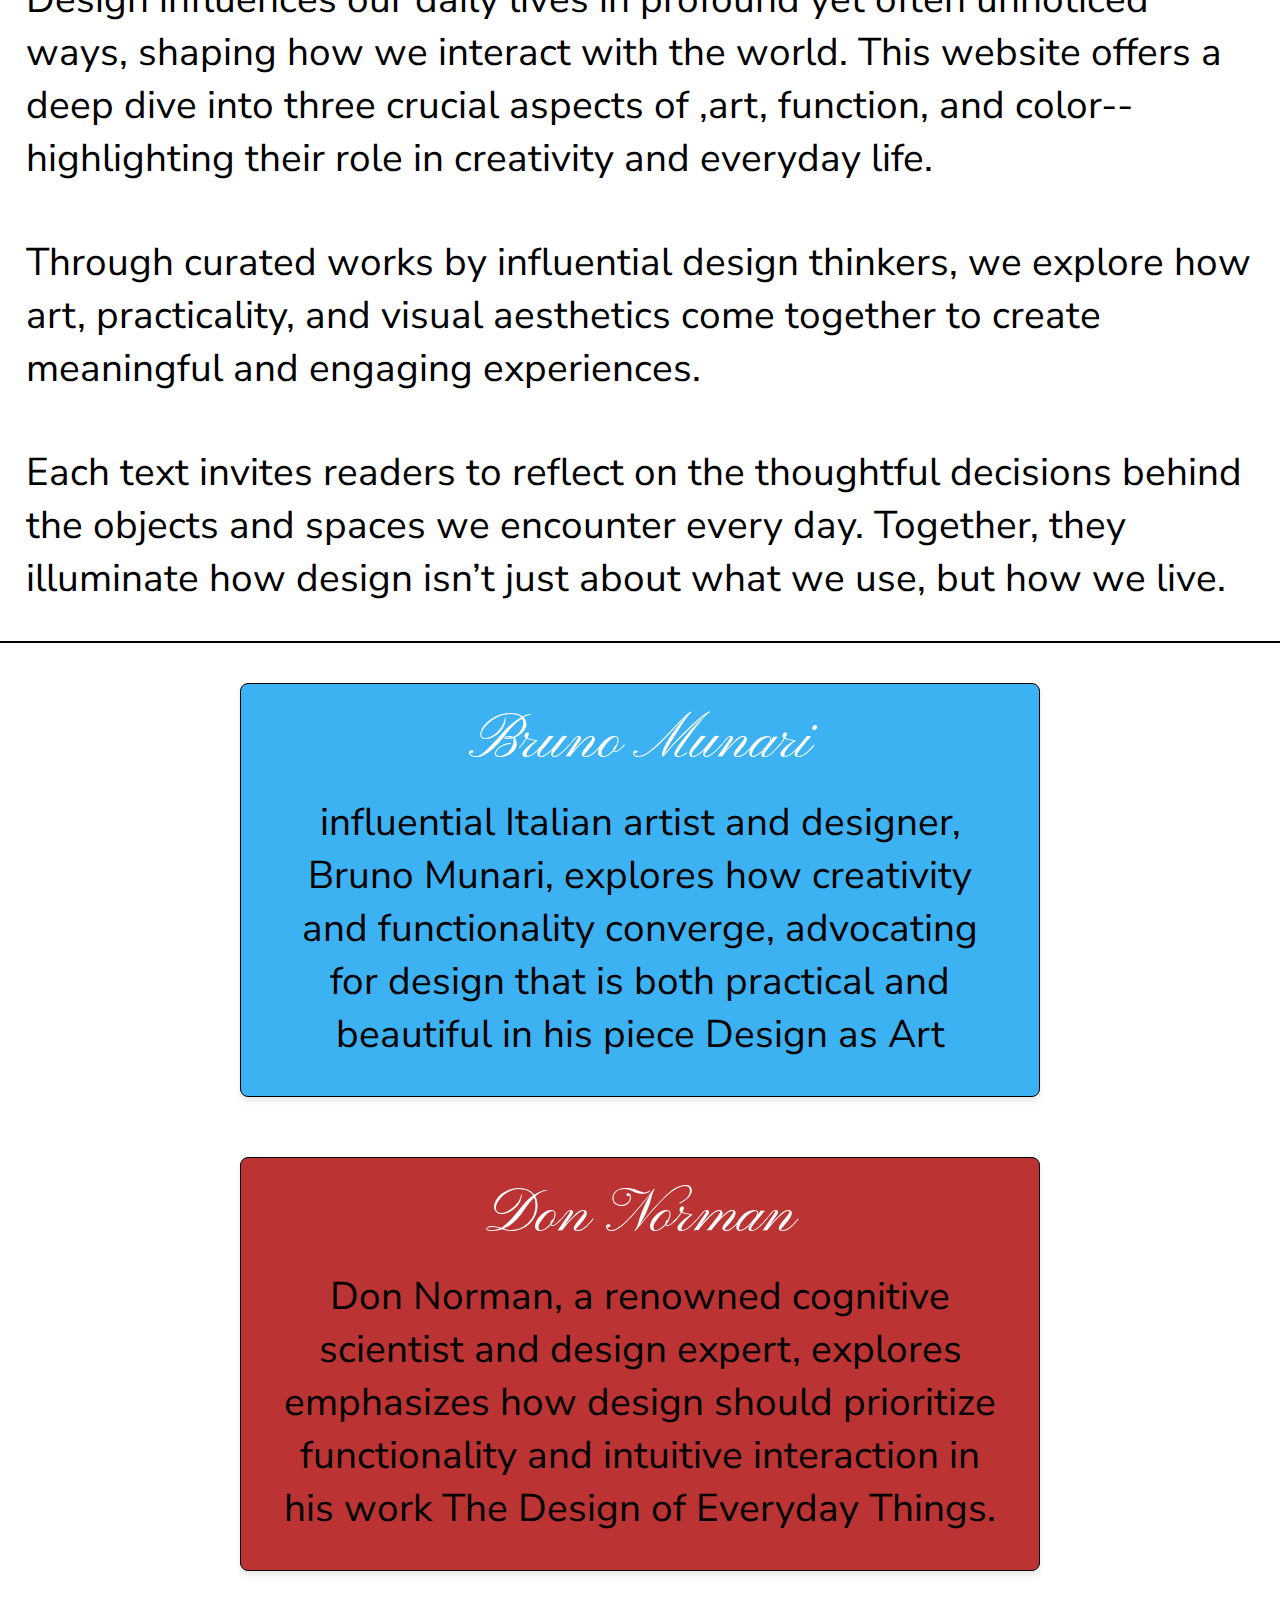
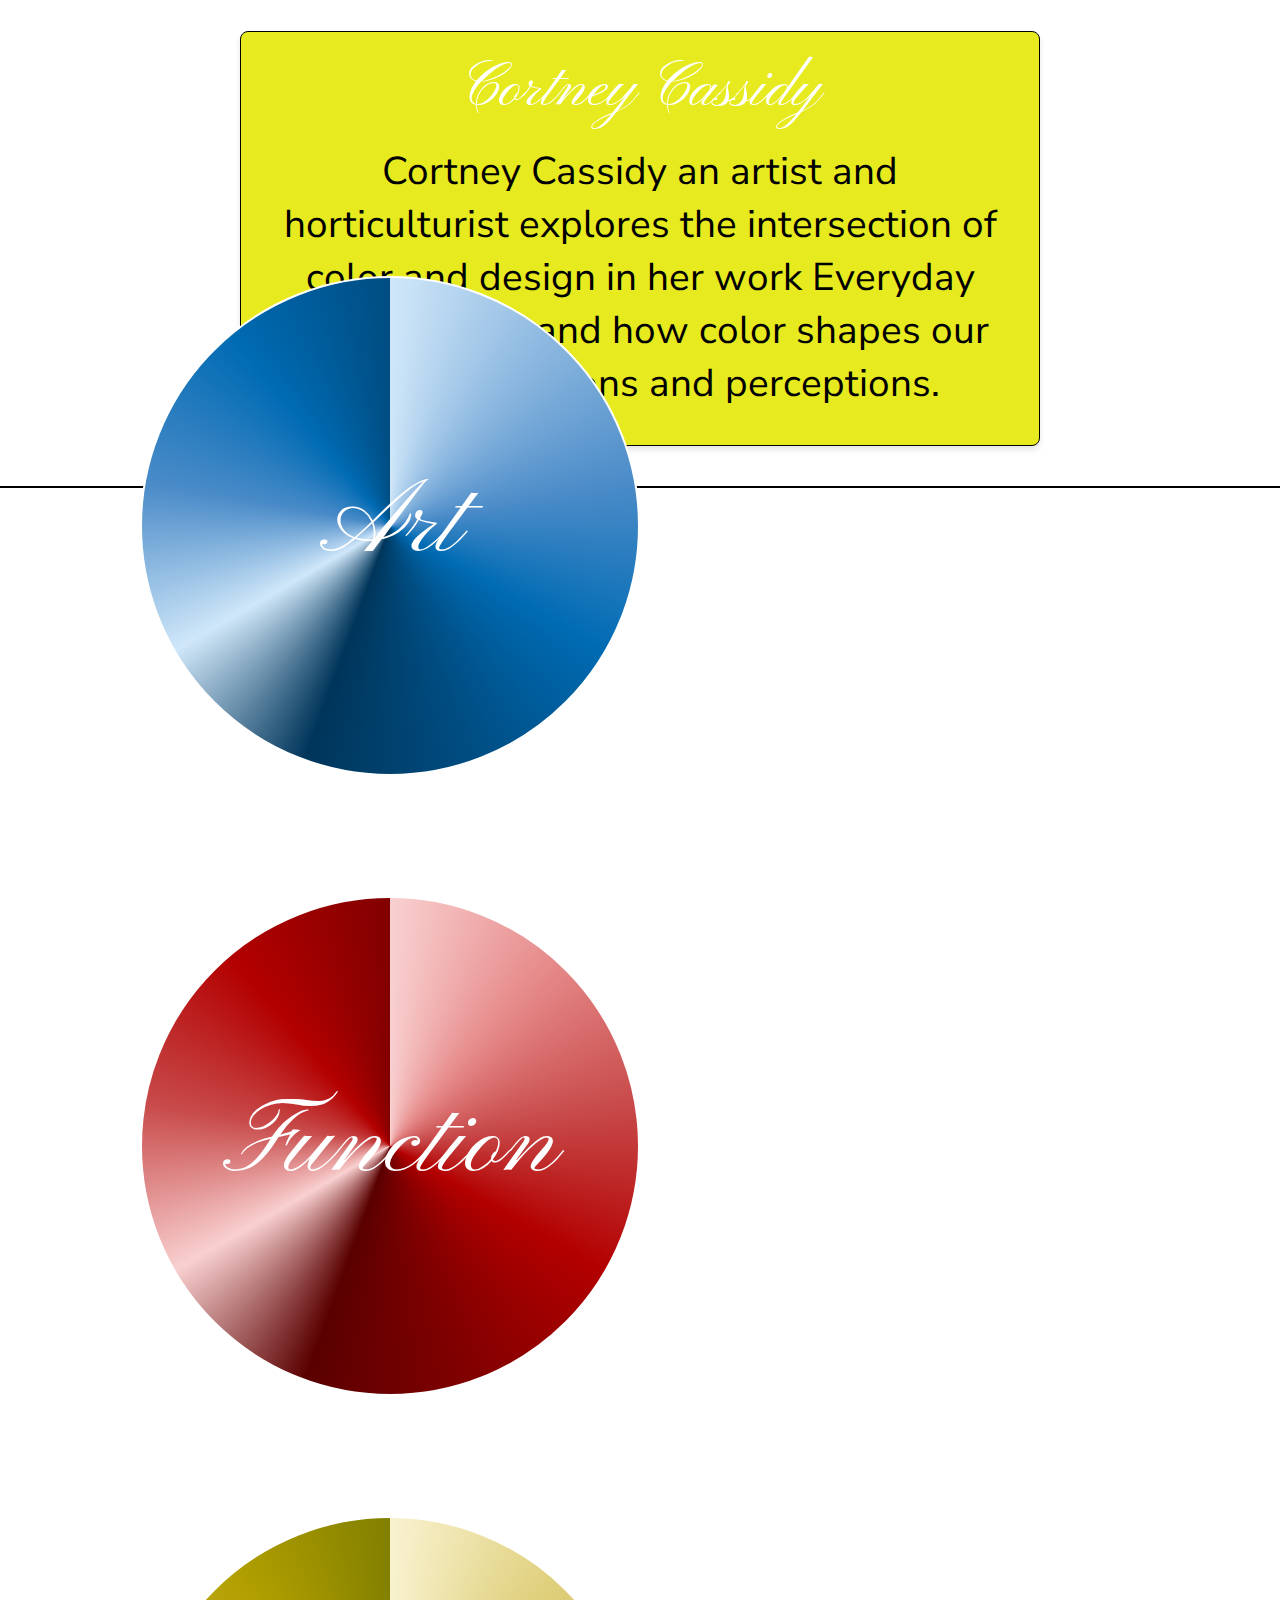
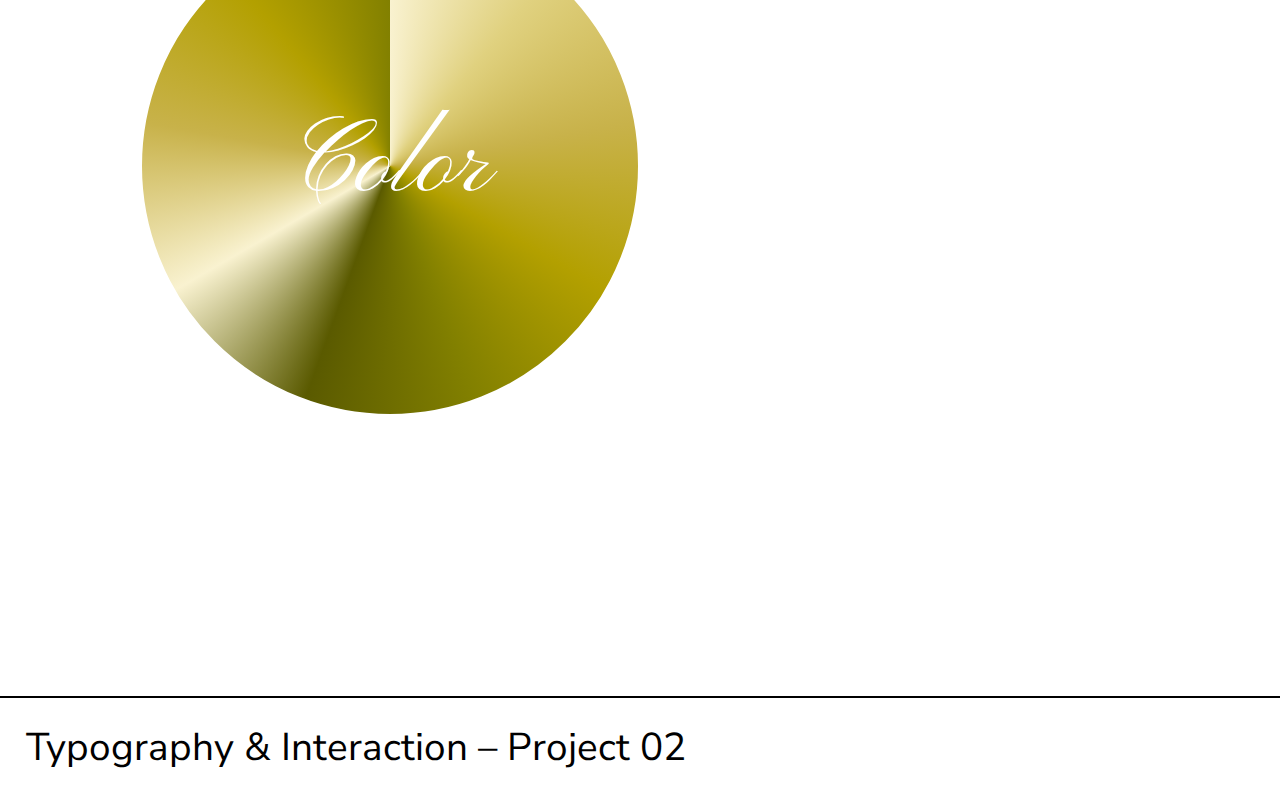
==== commit 51ef7058: "sticky / card updates" ====
--- a/Pages/index.html
+++ b/Pages/index.html
@@ -55,23 +55,30 @@
 	</div>
 	<div class="custom-br"> 
 	<section> 
-		<h2> Designing Meaning: How Art, Function and Color Shape Our Daily Experience </h2>
-		<div class="custom-br"> 
+		<h2> Design in Everyday Life </h2>
 	<section> 
+		<p> Design influences our daily lives in profound yet often unnoticed ways, shaping how we interact with the world. This website offers a deep dive into three crucial aspects of ,art, function, and color-- highlighting their role in creativity and everyday life. </p>
+		<p> Through curated works by influential design thinkers, we explore how art, practicality, and visual aesthetics come together to create meaningful and engaging experiences.</p>
+		<p>Each text invites readers to reflect on the thoughtful decisions behind the objects and spaces we encounter every day. Together, they illuminate how design isn’t just about what we use, but how we live.</p>
+	</body>
+		<div class="custom-br"> </div>
+	</section>
+	<section>
 		<div class="cards">
 			<div class="card">
 				<h3>Bruno Munari</h3>
 				<p>  influential Italian artist and designer, Bruno Munari, explores how creativity and functionality converge, advocating for design that is both practical and beautiful in his piece  <i> Design as Art </i> </p>
 			</div>
-			<div class="card">
+			<div class="card2">
 				<h3>Don Norman</h3>
 				<p> Don Norman, a renowned cognitive scientist and design expert, explores emphasizes how design should prioritize functionality and intuitive interaction in his work <i>The Design of Everyday Things</i>. </p>
 			</div>
-			<div class="card">
+			<div class="card3">
 				<h3>Cortney Cassidy</h3>
 				<p> Cortney Cassidy an artist and horticulturist explores the intersection of color and design in her work <i>Everyday Color Theory</i>, and how color shapes our daily interactions and perceptions. </p>
 			</div>
 		</div>
+	</section>
 		<div class="custom-br"> 
 			<div class="shapes">
 				<div class="shape1"> <h3> Art </h3> </div>
--- a/asset/common.css
+++ b/asset/common.css
@@ -109,7 +109,7 @@
 
     .info {
     display: flex;
-    flex-direction: row;
+    flex-direction: column;
     width: 100%; 
     justify-content: center;  
     align-items: center; 
@@ -128,7 +128,7 @@
 }
 
 .author {
-    border-right: solid black 2px;  
+    border-bottom: solid black 3px;  
        justify-content: center;  
         align-items: center;     
         text-align: center;      
@@ -136,10 +136,8 @@
         width: 100%; 
     }
     
-    .author {
-        border-right: solid black 2px;  
-    }
-    
+  
+
    
     h2 {
     color: rgb(11, 86, 192); ;
@@ -271,7 +269,7 @@
 
 .sha
 
-@media (min-width:1200px) {
+@media (min-width:1000px) {
 
     p {
         font-size: 1.5em;
@@ -311,12 +309,33 @@
         gap: 100px;
     }
 
-    #back-to-top {
-       display: none;
-    }
-
     .grid {
       display: hide;
     }
-}
-
+    
+    .info {
+        display: flex;
+        flex-direction: row;
+        width: 100%; 
+        justify-content: center;  
+        align-items: center; 
+        border: solid 3px black;
+        margin-top: 4%;
+        margin-bottom: 4%;
+    }
+    
+    .author, .date { 
+        justify-content: center;  
+        align-items: center;     
+        text-align: center;      
+        padding: 10px; 
+        width: 100%; 
+    }
+    
+    .author {
+        border-right: solid black 3px;  
+         
+        }
+        
+}
+
--- a/asset/newvibe.css
+++ b/asset/newvibe.css
@@ -12,6 +12,7 @@
     text-transform: none;
     font-family: "Mohave", sans-serif;
     border: black solid 2px;
+
       }
 
 nav a {
@@ -66,11 +67,12 @@
     width: 100%;                          
     height: auto;                                                                 
     aspect-ratio: 2;  
-    margin-top: 100px;                    
+    margin-top: 100px;  
+                  
   }
 
   .grid div {
-    border: rgb(5, 38, 92) 0.1em solid;             
+    border: rgb(6, 54, 131) 0.1em solid;             
     width: 100%;                          
     height: auto;                      
   }
@@ -297,8 +299,7 @@
     animation-play-state: paused; 
 }
 
-.card {
-    background-color: rgb(117, 197, 237); 
+.card, .card2, .card3{
     border: 1px solid black; 
     border-radius: 8px; 
     box-shadow: 0 4px 6px rgba(0, 0, 0, 0.1); 
@@ -314,6 +315,18 @@
     padding-bottom: 20px;
     padding-top: 20px;
 }
+
+.card {
+    background-color: #3cb2f2;
+}
+
+.card2 {
+    background-color: #bb3333;
+}
+
+.card3 {
+    background-color: #e6ea1f;
+}
   
 /* Keyframes for animation */
 @keyframes record {
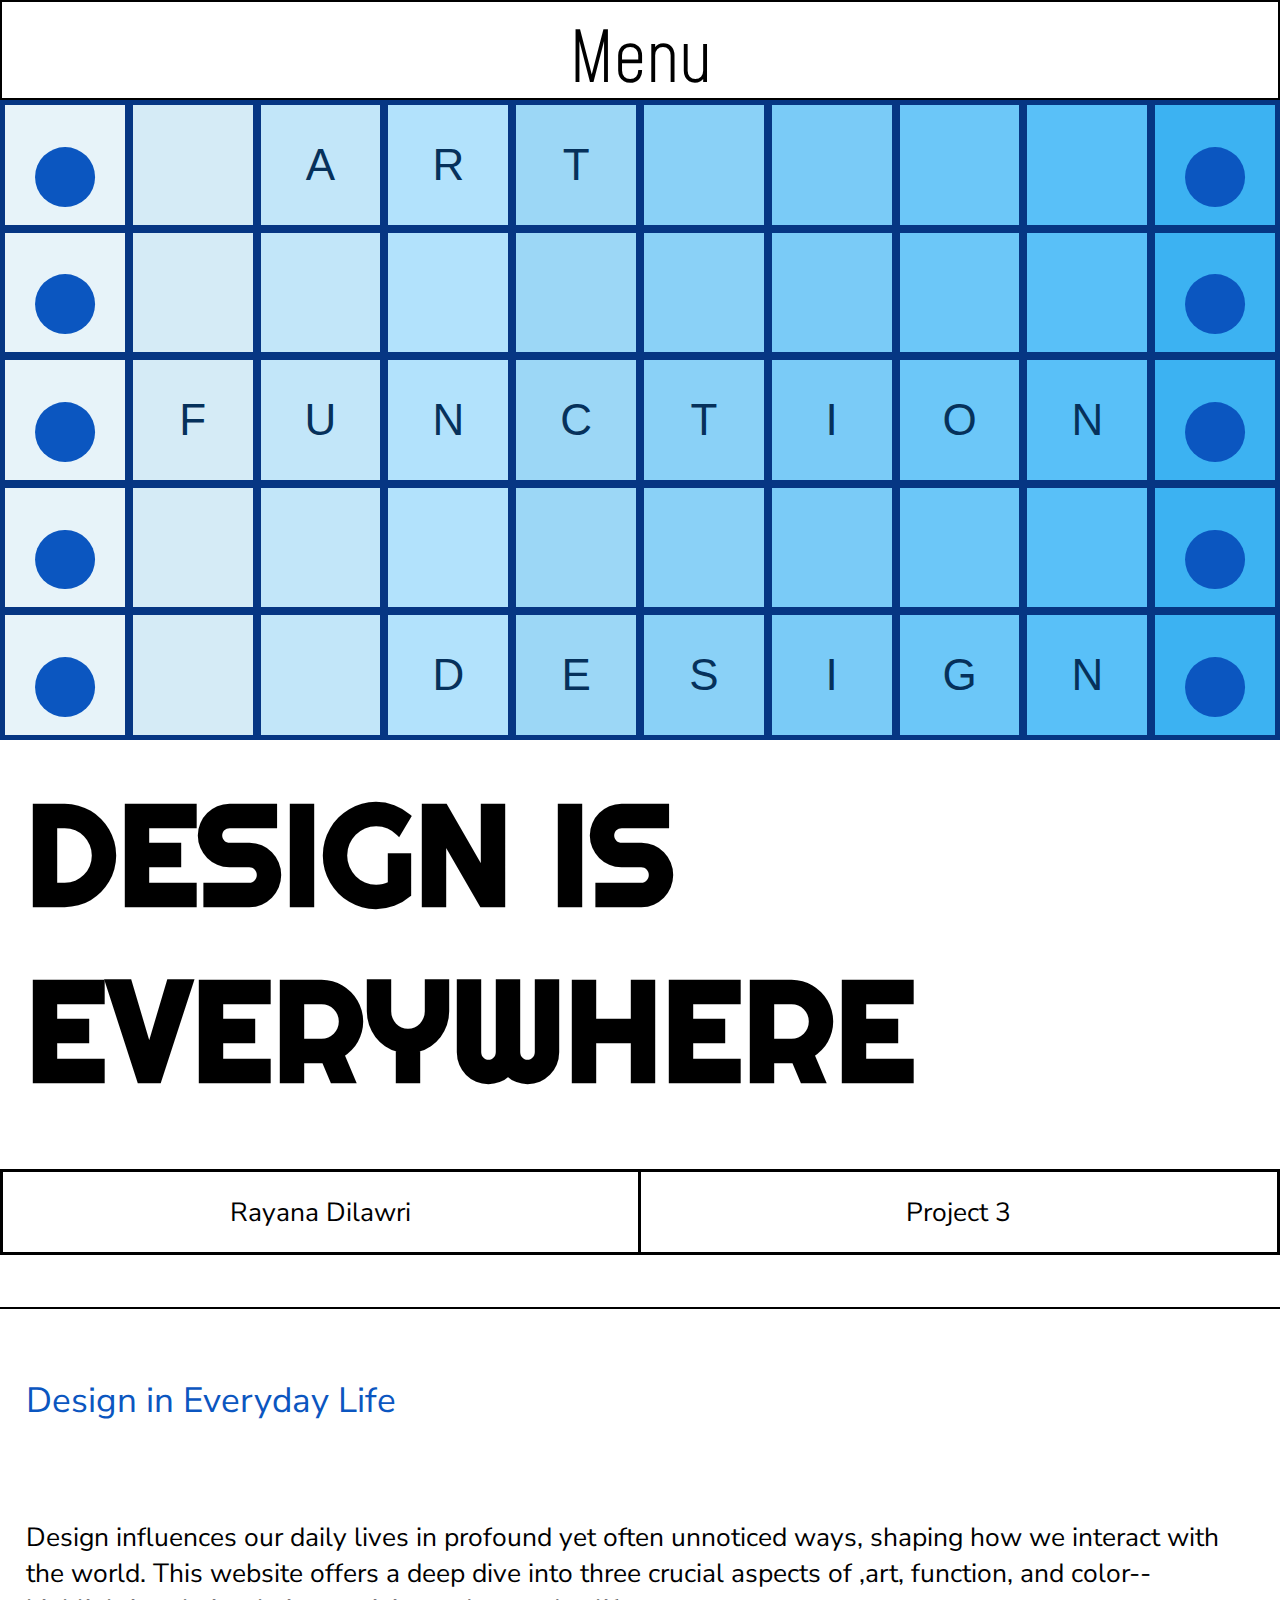
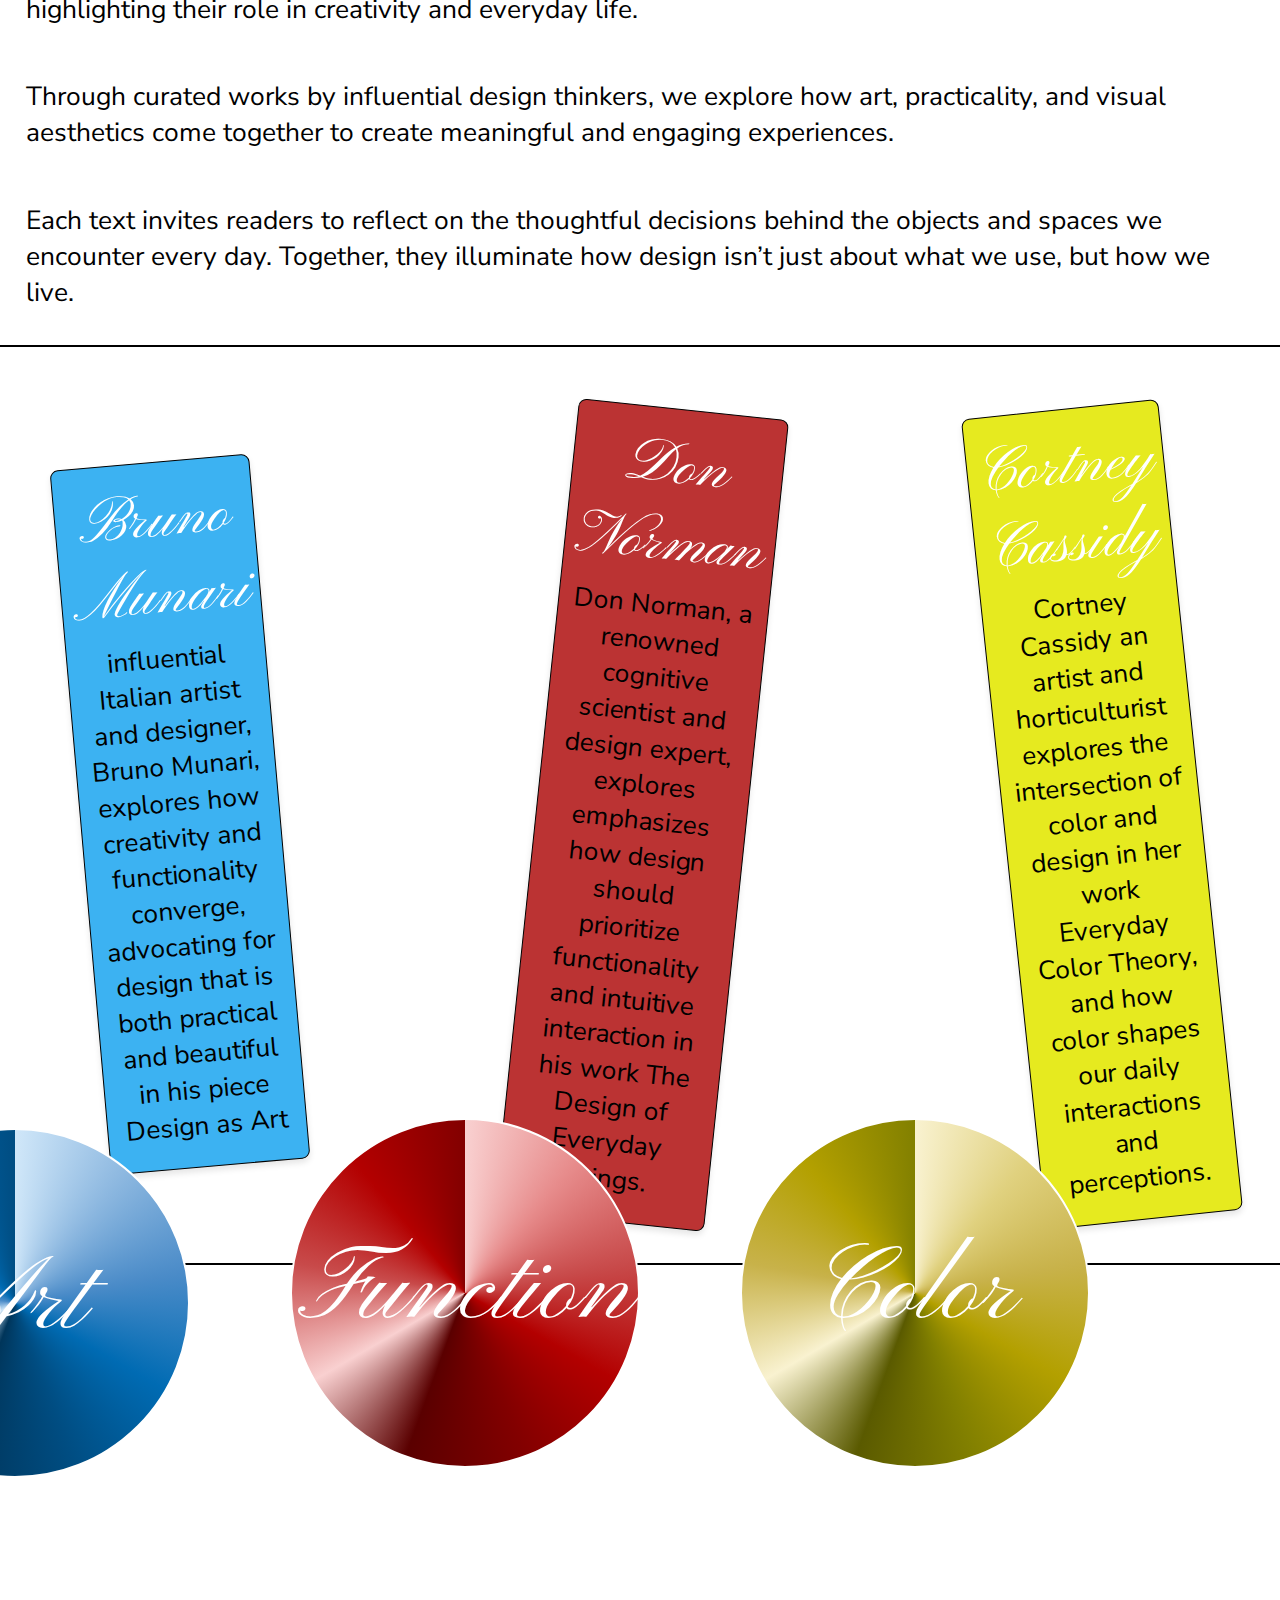
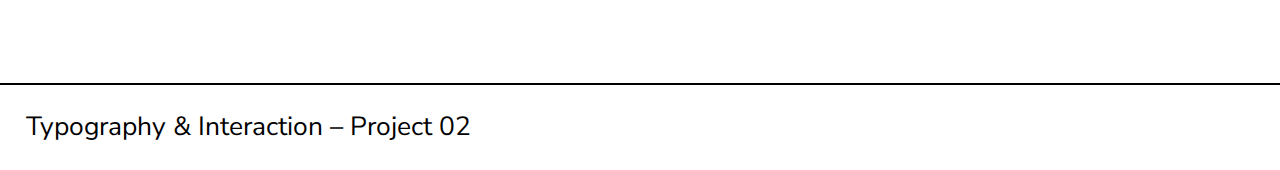
==== commit 11e26e0c: "flex box for info" ====
--- a/Pages/index.html
+++ b/Pages/index.html
@@ -49,10 +49,15 @@
 			<h1> DESIGN IS EVERYWHERE </h1>
 		</section>
 	</header>
+
 	<div class="info"> 
 		<div class="author"> <p> Rayana Dilawri</p></div>
 		<div class="date"> <p> Project 3</p></div>
 	</div>
+	<!-- <div class="info2"> 
+		<div class="author"> <p> Rayana Dilawri</p></div>
+		<div class="date"> <p> Project 3</p></div>
+	</div> -->
 	<div class="custom-br"> 
 	<section> 
 		<h2> Design in Everyday Life </h2>
--- a/asset/common.css
+++ b/asset/common.css
@@ -1,4 +1,3 @@
-
 .nunito-sans{
     font-family: "Nunito Sans", serif;
     font-optical-sizing: auto;
@@ -106,7 +105,6 @@
     color: black;
     }
   
-
     .info {
     display: flex;
     flex-direction: column;
@@ -119,7 +117,6 @@
 }
 
 .author, .date {
-     
     justify-content: center;  
     align-items: center;     
     text-align: center;      
@@ -129,16 +126,9 @@
 
 .author {
     border-bottom: solid black 3px;  
-       justify-content: center;  
-        align-items: center;     
-        text-align: center;      
-        padding: 10px; 
-        width: 100%; 
     }
     
-  
-
-   
+
     h2 {
     color: rgb(11, 86, 192); ;
     font-size: 3em;
@@ -234,6 +224,34 @@
     align-items: center; 
 }
 
+.card, .card2, .card3{
+    border: 1px solid black; 
+    border-radius: 8px; 
+    box-shadow: 0 4px 6px rgba(0, 0, 0, 0.1); 
+    padding: 10px; 
+    width: 800px; 
+    height: 100%;
+    text-align: center;
+    margin-bottom: 30px;
+    margin-top: 30px;
+    margin-left: 10%;
+    margin-right: 10%;
+
+    padding-bottom: 20px;
+    padding-top: 20px;
+}
+
+.card {
+    background-color: #3cb2f2;
+}
+
+.card2 {
+    background-color: #bb3333;
+}
+
+.card3 {
+    background-color: #e6ea1f;
+}
 
 
 #back-to-top {
@@ -267,13 +285,13 @@
     gap: 100px;
 }
 
-.sha
-
-@media (min-width:1000px) {
+
+
+@media only screen and (min-width:1200px) {
 
     p {
         font-size: 1.5em;
-        font-family: "Nunito Sans", serif;
+        /* font-family: "Nunito Sans", serif; */
         padding: 2%;
     }
 
@@ -292,7 +310,6 @@
         padding-top: 20px;
         gap: 100px;
     }
-    
         
     .shapes {
         display: flex;
@@ -300,42 +317,27 @@
         align-items: center; 
     }
 
-    .cards {
-        display: flex;
-        flex-direction: row; 
-        justify-content: center; 
-        align-items: center; 
-        padding-top: 20px;
-        gap: 100px;
-    }
-
     .grid {
       display: hide;
     }
-    
-    .info {
-        display: flex;
-        flex-direction: row;
-        width: 100%; 
-        justify-content: center;  
-        align-items: center; 
-        border: solid 3px black;
-        margin-top: 4%;
-        margin-bottom: 4%;
-    }
-    
-    .author, .date { 
-        justify-content: center;  
-        align-items: center;     
-        text-align: center;      
-        padding: 10px; 
-        width: 100%; 
+
+        .info {
+            display: flex;
+            flex-direction: row;
+            width: 100%; 
+            justify-content: center;  
+            align-items: center; 
+            border: solid 3px black;
+            margin-top: 4%;
+            margin-bottom: 4%;
+
     }
     
     .author {
         border-right: solid black 3px;  
-         
+        border-bottom: 0px;
         }
         
 }
 
+
--- a/asset/newvibe.css
+++ b/asset/newvibe.css
@@ -235,8 +235,8 @@
 
 
 .shape1 {
-    height: 500px;
-    width: 500px;
+    height: 350px;
+    width: 350px;
     transform: translateX(-50%) translateY(-50%); 
     background-image: conic-gradient( #d0e7f9, #8db8e0, #4a8bc8, #006bb3, #004d82, #00355a, #d0e7f9, #4a8bc8, #006bb3, #004d82 );
     animation: 3.0s linear infinite record;
@@ -258,8 +258,8 @@
 }
 
 .shape2 {
-    height: 500px;
-    width: 500px;
+    height: 350px;
+    width: 350px;
  transform: translateX(-50%) translateY(-50%); 
  background-image: conic-gradient( #f9d0d0, #e78c8c, #c84a4a, #b30000, #820000, #5a0000, #f9d0d0, #c84a4a, #b30000, #820000 );
  animation: 3.0s linear infinite record;
@@ -280,8 +280,8 @@
 
 
 .shape3 {
-    height: 500px;
-    width: 500px;
+    height: 350px;
+    width: 350px;
  transform: translateX(-50%) translateY(-50%); 
  background-image: conic-gradient( #f9f2d0, #e0d17f, #c8b24a, #b3a000, #828000, #5a5a00, #f9f2d0, #c8b24a, #b3a000, #828000 );
  animation: 3.0s linear infinite record;
@@ -298,36 +298,21 @@
 .shape3:hover {
     animation-play-state: paused; 
 }
-
-.card, .card2, .card3{
-    border: 1px solid black; 
-    border-radius: 8px; 
-    box-shadow: 0 4px 6px rgba(0, 0, 0, 0.1); 
-    padding: 20px; 
-    width: 800px; 
-    height: 100%;
-    text-align: center;
-    margin-bottom: 30px;
-    margin-top: 30px;
-    margin-left: 10%;
-    margin-right: 10%;
-
-    padding-bottom: 20px;
-    padding-top: 20px;
-}
+  
 
 .card {
-    background-color: #3cb2f2;
+    transform: rotate(-5deg);
 }
 
 .card2 {
-    background-color: #bb3333;
+    transform: rotate(6deg);
 }
 
 .card3 {
-    background-color: #e6ea1f;
-}
-  
+    transform: rotate(-6deg);
+}
+
+
 /* Keyframes for animation */
 @keyframes record {
     0% {
@@ -340,6 +325,28 @@
 
 
 @media (min-width:1200px) {
+    .cards {
+        display: flex;
+        flex-direction: row; 
+        justify-content: center; 
+        align-items: center; 
+        padding-top: 20px;
+    }
+
+    .shapes {
+        display: flex;
+        flex-direction: row; 
+        justify-content: center; 
+        align-items: center; 
+        padding-top: 20px;
+        gap: 100px;
+    }
+        
+    .shapes {
+        display: flex;
+        justify-content: center; 
+        align-items: center; 
+    }
 
 
 } 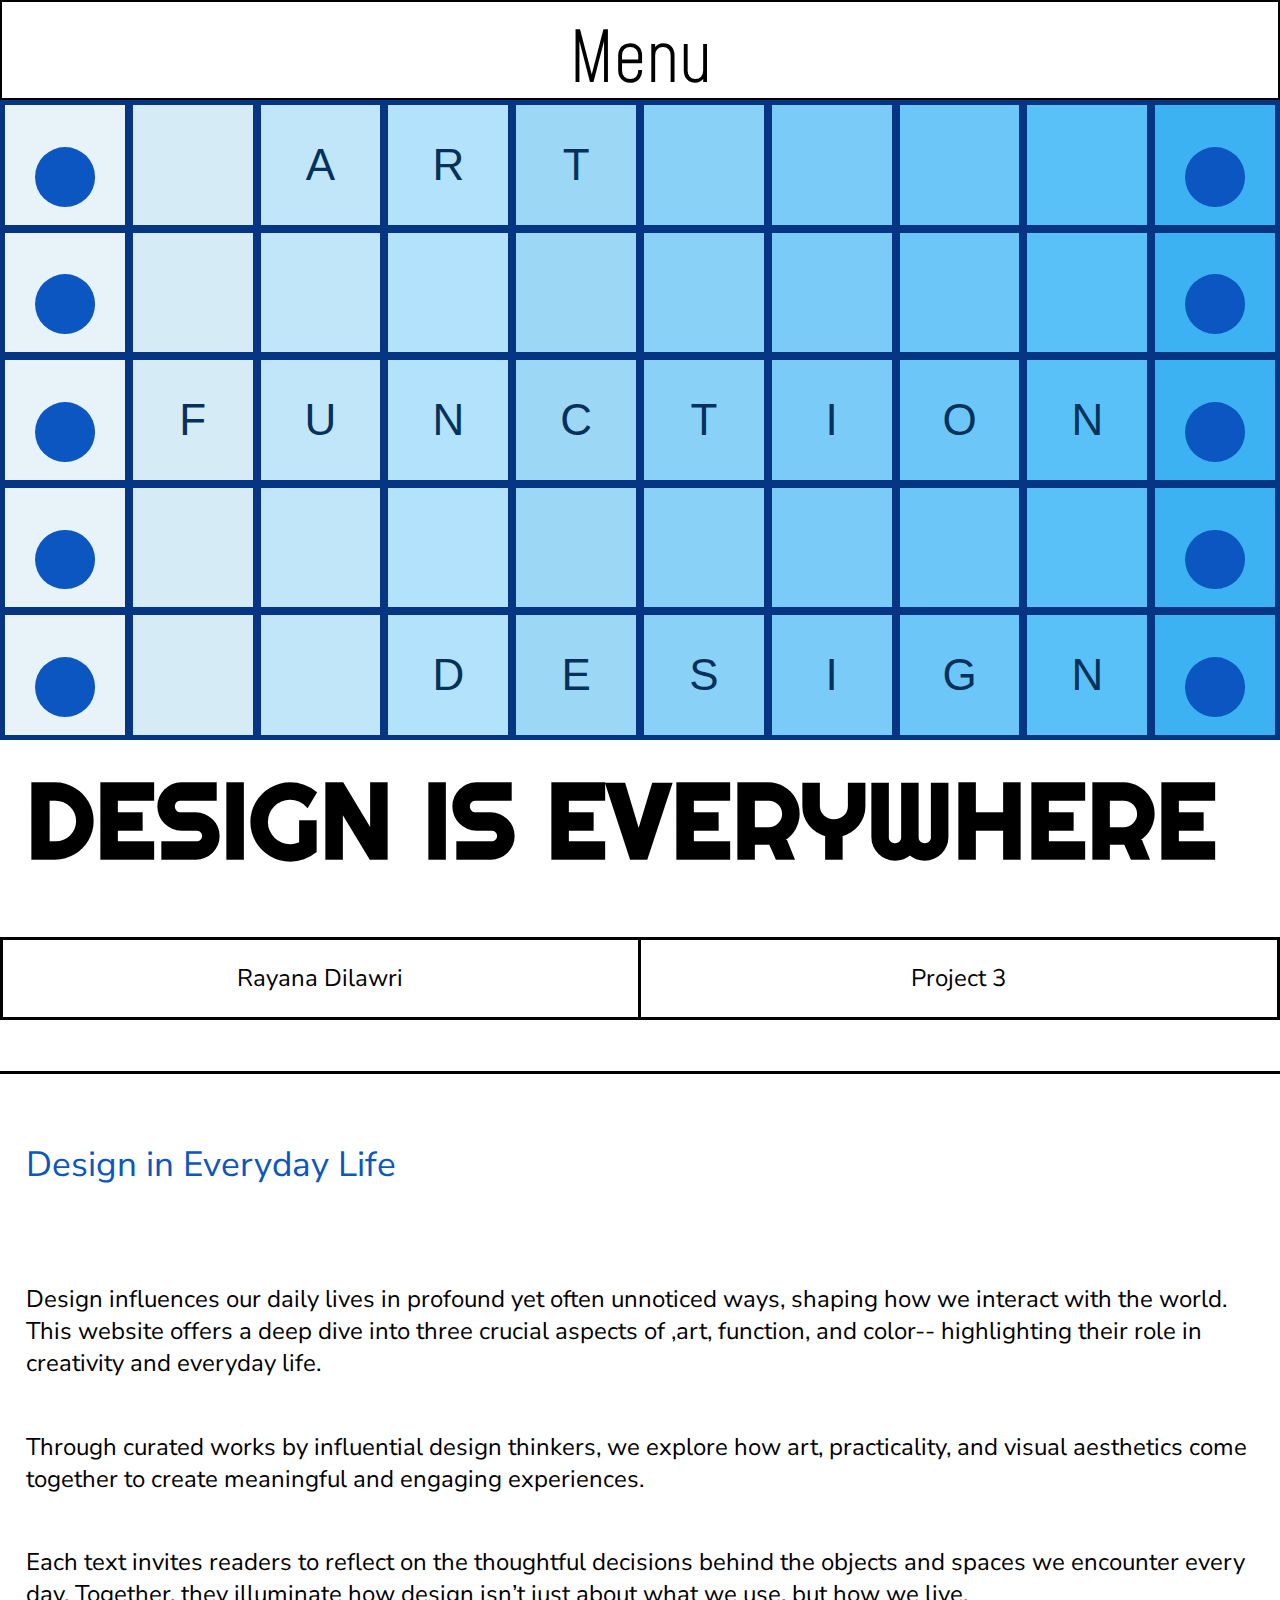
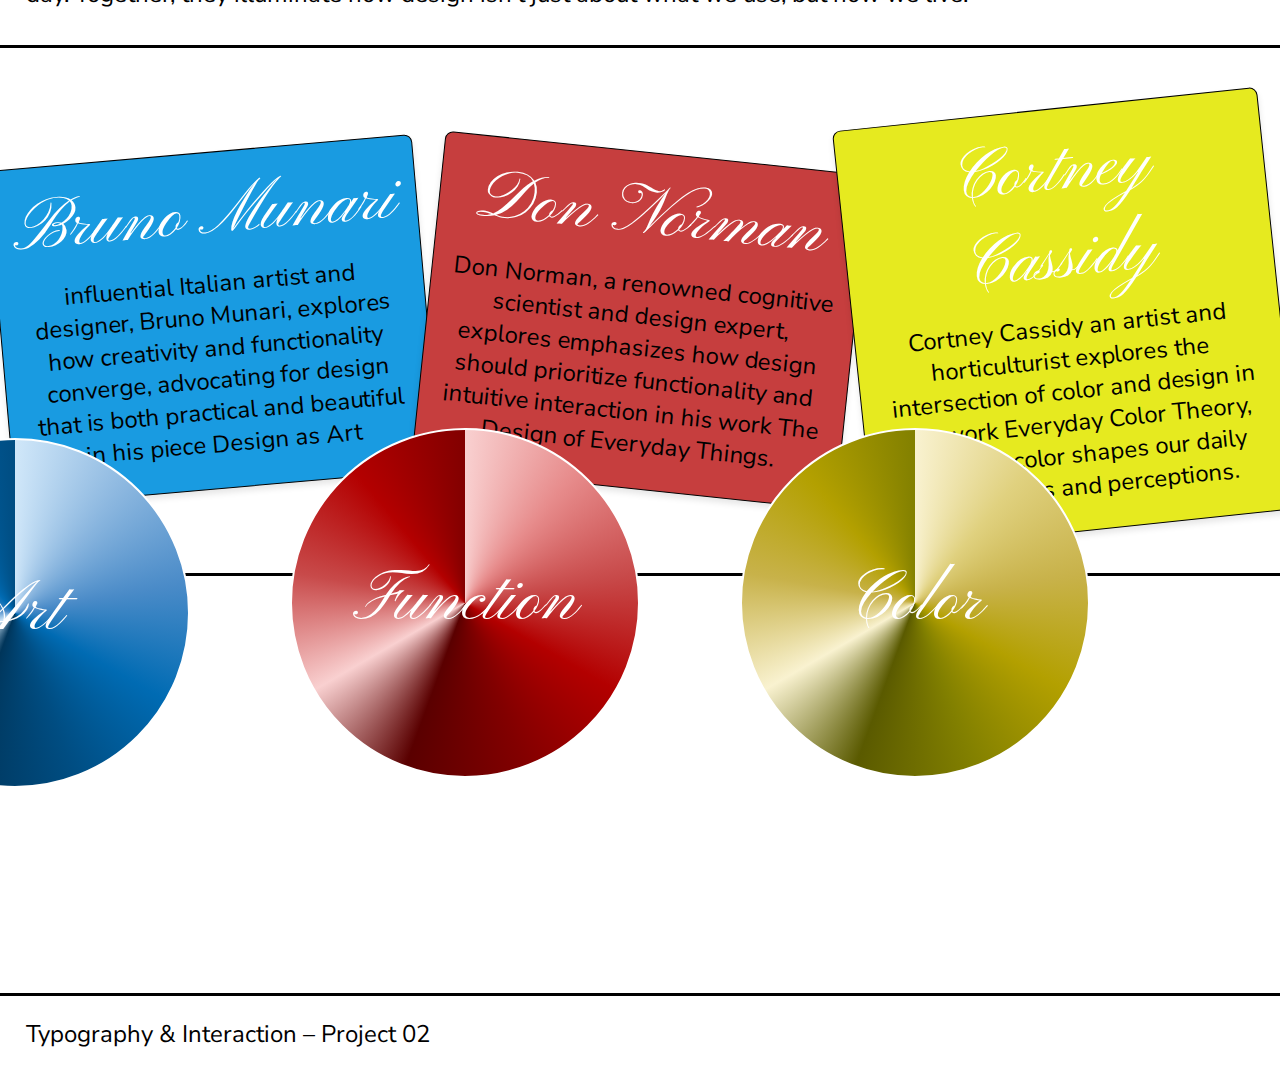
==== commit 390dd0da: "DESKTOP" ====
--- a/Pages/index.html
+++ b/Pages/index.html
@@ -61,18 +61,17 @@
 	<div class="custom-br"> 
 	<section> 
 		<h2> Design in Everyday Life </h2>
-	<section> 
 		<p> Design influences our daily lives in profound yet often unnoticed ways, shaping how we interact with the world. This website offers a deep dive into three crucial aspects of ,art, function, and color-- highlighting their role in creativity and everyday life. </p>
 		<p> Through curated works by influential design thinkers, we explore how art, practicality, and visual aesthetics come together to create meaningful and engaging experiences.</p>
 		<p>Each text invites readers to reflect on the thoughtful decisions behind the objects and spaces we encounter every day. Together, they illuminate how design isn’t just about what we use, but how we live.</p>
-	</body>
+	</section>
 		<div class="custom-br"> </div>
 	</section>
 	<section>
 		<div class="cards">
 			<div class="card">
 				<h3>Bruno Munari</h3>
-				<p>  influential Italian artist and designer, Bruno Munari, explores how creativity and functionality converge, advocating for design that is both practical and beautiful in his piece  <i> Design as Art </i> </p>
+				<p> influential Italian artist and designer, Bruno Munari, explores how creativity and functionality converge, advocating for design that is both practical and beautiful in his piece  <i> Design as Art </i> </p>
 			</div>
 			<div class="card2">
 				<h3>Don Norman</h3>
@@ -91,8 +90,8 @@
 				<div class="shape3"> <h3> Color </h3> </div>
 			</div>
 		<div class="custom-br"> 
+		</body>
 		<footer>
             <p>  Typography & Interaction – Project 02</p>
-        </footer>
-</body>
+        </footer>	
 </html>--- a/asset/common.css
+++ b/asset/common.css
@@ -96,8 +96,8 @@
 }  
 
 h1 {
-    font-size: 8em;
-    padding-top: 2%;
+    font-size: 6em;
+    padding-top: 1%;
     padding-left: 2%;
     font-weight: 800; 
     overflow-x: hidden;
@@ -112,8 +112,8 @@
     justify-content: center;  
     align-items: center; 
     border: solid 3px black;
-    margin-top: 4%;
-    margin-bottom: 4%;
+    margin-top: 2%;
+    margin-bottom: 2%;
 }
 
 .author, .date {
@@ -132,8 +132,8 @@
     h2 {
     color: rgb(11, 86, 192); ;
     font-size: 3em;
-    padding-left: 4%em;
-    padding-top: 4%em;
+    padding-left: 4%;
+    padding-top: 1%;
 }
 
 h3 {
@@ -143,22 +143,21 @@
 }
 
 p {
-    font-size: 2.2em;
+    font-size: 2em;
     font-family: "Nunito Sans", serif;
-    padding: 2%;
+    padding: 1%;
 }
 
 blockquote {
     font-size: 3em;
-    padding-top: 4%;
-    padding-bottom: 4%;
+    padding-left: 2%;
     font-family: "Mohave", sans-serif;
 }
 
 .custom-br {
     display: block;      
     width: 100%;          /* Full-width line */
-    height: 2px;          /* Thickness of the line */
+    height: 3px;          /* Thickness of the line */
     background-color: black; /* Line color */
     margin: 10px 0;       /* Optional: Adds space above and below the line */
   }
@@ -229,24 +228,24 @@
     border-radius: 8px; 
     box-shadow: 0 4px 6px rgba(0, 0, 0, 0.1); 
     padding: 10px; 
-    width: 800px; 
+    width: 500px; 
     height: 100%;
     text-align: center;
     margin-bottom: 30px;
     margin-top: 30px;
-    margin-left: 10%;
-    margin-right: 10%;
+    /* margin-left: 10%;
+    margin-right: 10%; */
 
     padding-bottom: 20px;
     padding-top: 20px;
 }
 
 .card {
-    background-color: #3cb2f2;
+    background-color: #199be1;
 }
 
 .card2 {
-    background-color: #bb3333;
+    background-color: #c63e3e;
 }
 
 .card3 {
@@ -285,12 +284,17 @@
     gap: 100px;
 }
 
-
+.highlight {
+    background-color: yellow;
+    color: black; 
+    font-size: 1.2em;
+    font-family: "Mohave", sans-serif;
+}
 
 @media only screen and (min-width:1200px) {
 
     p {
-        font-size: 1.5em;
+        font-size: 24px;
         /* font-family: "Nunito Sans", serif; */
         padding: 2%;
     }
@@ -321,15 +325,15 @@
       display: hide;
     }
 
-        .info {
-            display: flex;
-            flex-direction: row;
-            width: 100%; 
-            justify-content: center;  
-            align-items: center; 
-            border: solid 3px black;
-            margin-top: 4%;
-            margin-bottom: 4%;
+     .info {
+        display: flex;
+        flex-direction: row;
+        width: 100%; 
+        justify-content: center;  
+        align-items: center; 
+        border: solid 3px black;
+        margin-top: 4%;
+        margin-bottom: 4%;
 
     }
     
--- a/asset/newvibe.css
+++ b/asset/newvibe.css
@@ -235,8 +235,8 @@
 
 
 .shape1 {
-    height: 350px;
-    width: 350px;
+    height: 500px;
+    width: 500px;
     transform: translateX(-50%) translateY(-50%); 
     background-image: conic-gradient( #d0e7f9, #8db8e0, #4a8bc8, #006bb3, #004d82, #00355a, #d0e7f9, #4a8bc8, #006bb3, #004d82 );
     animation: 3.0s linear infinite record;
@@ -248,7 +248,7 @@
     align-items: center;   
     text-align: center;    
     color: black; 
-    font-size: 30px;
+    font-size: 20px;
     margin-bottom: 20px;
     margin-top: 20px;
 }
@@ -258,8 +258,8 @@
 }
 
 .shape2 {
-    height: 350px;
-    width: 350px;
+    height: 500px;
+    width: 500px;
  transform: translateX(-50%) translateY(-50%); 
  background-image: conic-gradient( #f9d0d0, #e78c8c, #c84a4a, #b30000, #820000, #5a0000, #f9d0d0, #c84a4a, #b30000, #820000 );
  animation: 3.0s linear infinite record;
@@ -271,7 +271,7 @@
     text-align: center;    
     color: black; 
     margin-bottom: 20px;
-    font-size: 30px;
+    font-size: 20px;
 }
 
 .shape2:hover {
@@ -280,8 +280,8 @@
 
 
 .shape3 {
-    height: 350px;
-    width: 350px;
+    height: 500px;
+    width: 500px;
  transform: translateX(-50%) translateY(-50%); 
  background-image: conic-gradient( #f9f2d0, #e0d17f, #c8b24a, #b3a000, #828000, #5a5a00, #f9f2d0, #c8b24a, #b3a000, #828000 );
  animation: 3.0s linear infinite record;
@@ -292,7 +292,7 @@
     text-align: center;    
     color: black; 
     margin-bottom: 20px;
-    font-size: 30px;
+    font-size: 20px;
 }
 
 .shape3:hover {
@@ -324,13 +324,17 @@
 }
 
 
-@media (min-width:1200px) {
+@media only screen and (min-width:1200px) {
     .cards {
         display: flex;
         flex-direction: row; 
         justify-content: center; 
         align-items: center; 
         padding-top: 20px;
+    }
+
+    .card, .card2, .card3 {
+        font-size: 20px;
     }
 
     .shapes {
@@ -348,5 +352,15 @@
         align-items: center; 
     }
 
-
+    .shape1 {
+        height: 350px;
+        width: 350px;}
+        
+    .shape2 {
+    height: 350px;
+    width: 350px;}
+
+    .shape3 {
+        height: 350px;
+        width: 350px;}
 } 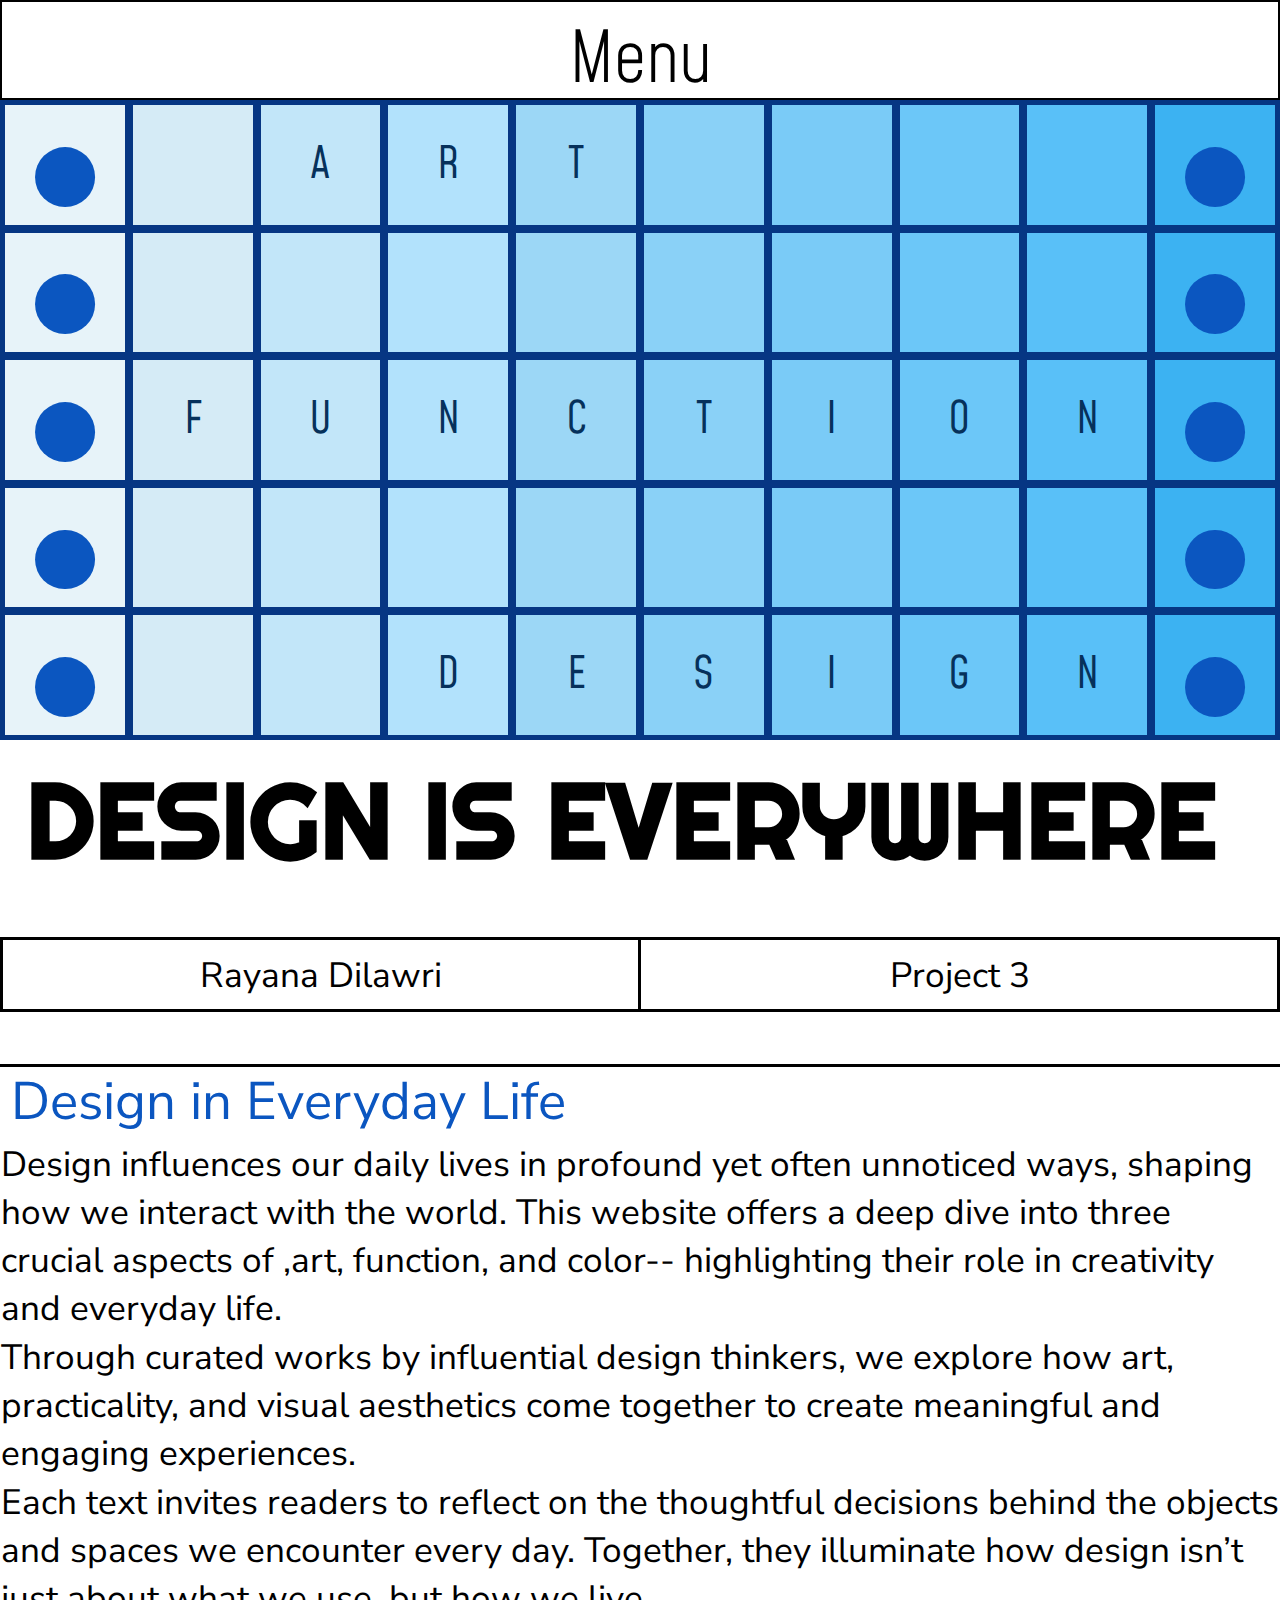
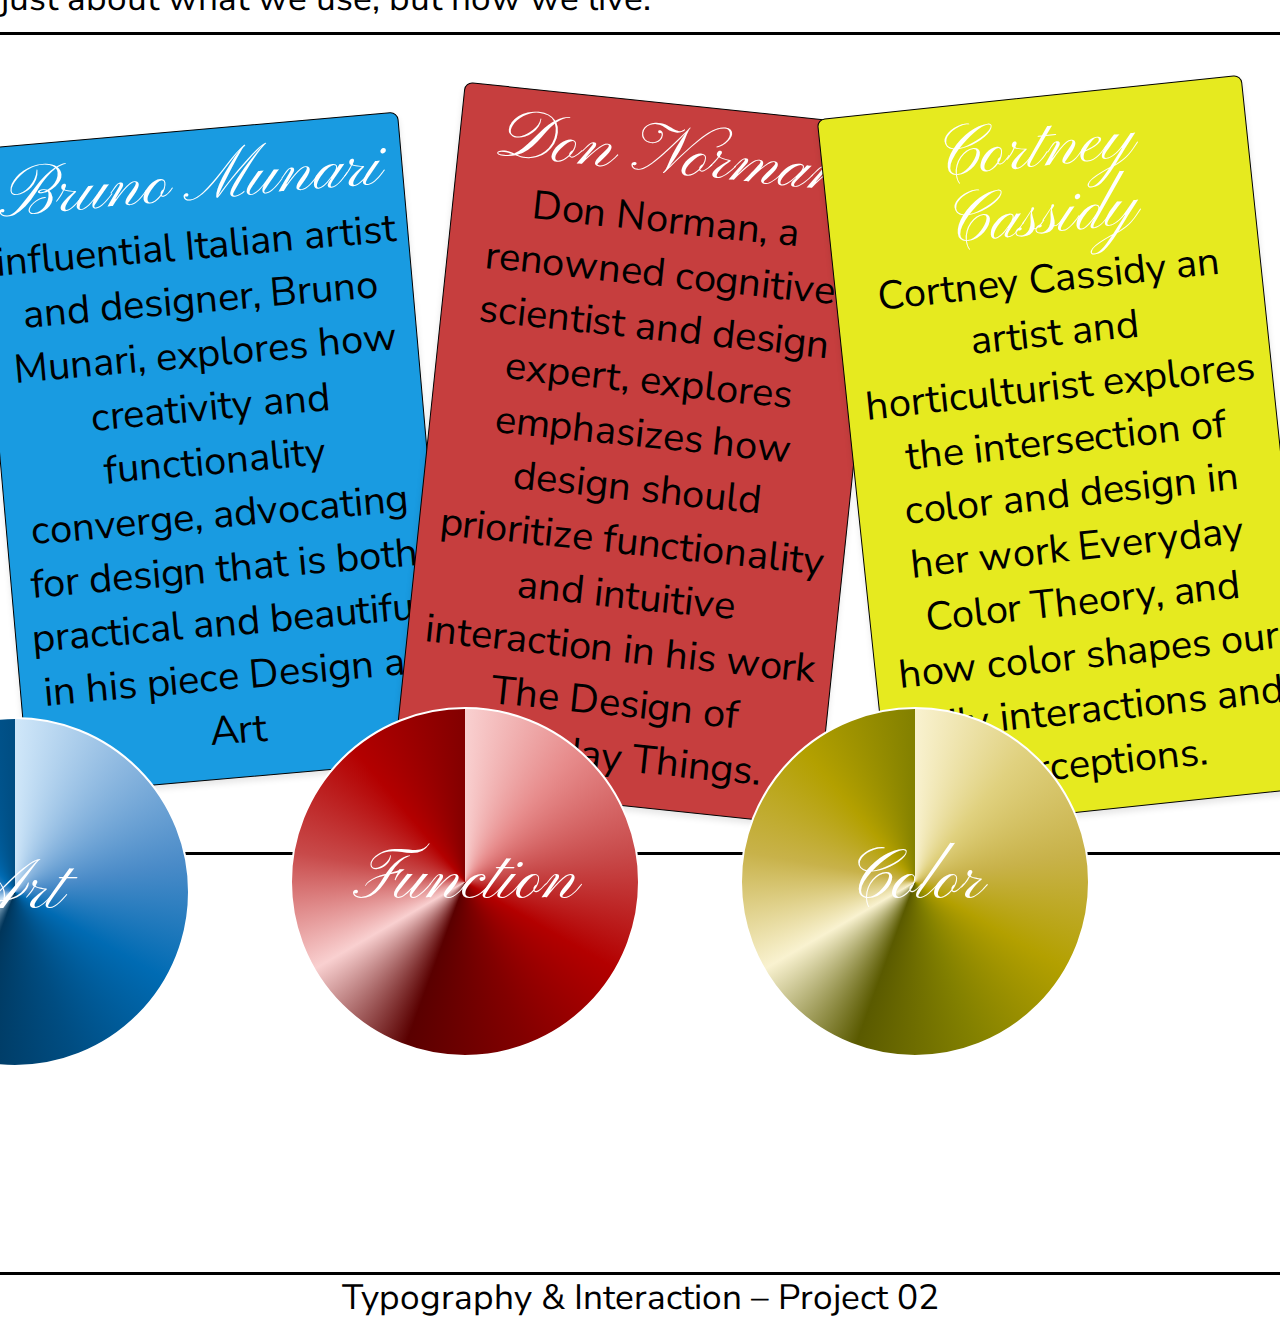
==== commit c7f70b21: "font sizes / padding and sections" ====
--- a/Pages/index.html
+++ b/Pages/index.html
@@ -92,6 +92,6 @@
 		<div class="custom-br"> 
 		</body>
 		<footer>
-            <p>  Typography & Interaction – Project 02</p>
+            <p>  Typography & Interaction – Project 02 </p>
         </footer>	
 </html>--- a/asset/common.css
+++ b/asset/common.css
@@ -132,8 +132,8 @@
     h2 {
     color: rgb(11, 86, 192); ;
     font-size: 3em;
-    padding-left: 4%;
-    padding-top: 1%;
+    padding-left: 0.2em;
+    padding-top:0.05em;
 }
 
 h3 {
@@ -145,12 +145,13 @@
 p {
     font-size: 2em;
     font-family: "Nunito Sans", serif;
-    padding: 1%;
+    padding-left: 0.04em;
+    padding-top: 0.04em;
 }
 
 blockquote {
-    font-size: 3em;
-    padding-left: 2%;
+    font-size: 2.5em;
+    padding-left: 0.05%;
     font-family: "Mohave", sans-serif;
 }
 
@@ -214,6 +215,13 @@
     position: sticky;
     top:5;
     padding: 1%;
+}
+
+.content {
+    font-family: "Nunito Sans", serif;
+    padding-left: 1em;
+    padding-right: 1em;
+    font-size: 1em;
 }
 
 .cards {
@@ -254,26 +262,19 @@
 
 
 #back-to-top {
-    height: 40px;
-    width: 100px;
+    height: fit-content;
+    width: fit-content;
     position: fixed; 
     bottom: 20px; 
     right: 20px;
     color: black; 
     border-radius: 5px; 
     padding: 10px 15px;
-    font-size: 14px;  
+    font-size: 24px;  
     z-index: 1000;
     font-family: "Nunito Sans", serif;
 }
 
-#back-to-top {
-    background-color: rgb(0, 0, 0);
-    color: white; 
-    height: 100px;
-    width: 300px;
-    font-size: 40px;
-}
 
 .shapes {
     display: flex;
@@ -291,20 +292,51 @@
     font-family: "Mohave", sans-serif;
 }
 
+footer {
+    text-align: center;
+}
+
 @media only screen and (min-width:1200px) {
 
-    p {
-        font-size: 24px;
-        /* font-family: "Nunito Sans", serif; */
-        padding: 2%;
-    }
+    .sticky-chapter {
+      height: 100%;
+      width: 50%;
+    }
+    
+    .sticky-chapter1 {
+        height: 100%;
+        width: 50%;
+      }
+      
+    .sticky-chapter2 {
+        height: 100%;
+        width: 50%;
+      }
+      
+    .sticky-chapter3 {
+        height: 100%;
+        width: 50%;
+      }
+      
+      .sticky-chapter4 {
+        height: 100%;
+        width: 50%;
+      }
+
+      .sticky-chapter5 {
+        height: 100%;
+        width: 50%;
+      }
+
+    .content{
+        width:50%;
+        margin-left: 50%;
+    }
+
+
 
     nav { 
       font-size: 28px; }
-
-    h2 {
-        font-size: 35px;
-        padding: 2em; }
 
     .shapes {
         display: flex;
--- a/asset/newvibe.css
+++ b/asset/newvibe.css
@@ -1,7 +1,5 @@
 
-h2 {
-    padding-left: 2%;
-}
+
 nav {
     /* overflow: hidden; */
     background-color:white;
@@ -90,7 +88,7 @@
 
     font-size: 2.5em;
     color: rgb(6, 49, 91);
-    Font-family: arial;  
+    font-family: "Mohave", sans-serif;
     align-items: center; 
 }
 
@@ -109,7 +107,8 @@
 }
 
 /* FUNCTION DESIGN */ 
-.show-grid div:nth-child(3)::after { content: 'A '; }
+
+.show-grid div:nth-child(3)::after { content: 'A'; }
 .show-grid div:nth-child(4)::after { content: 'R'; }
 .show-grid div:nth-child(5)::after { content: 'T'; }
     
@@ -325,6 +324,10 @@
 
 
 @media only screen and (min-width:1200px) {
+    
+    h3 {
+        line-height: 95%;
+    }
     .cards {
         display: flex;
         flex-direction: row; 
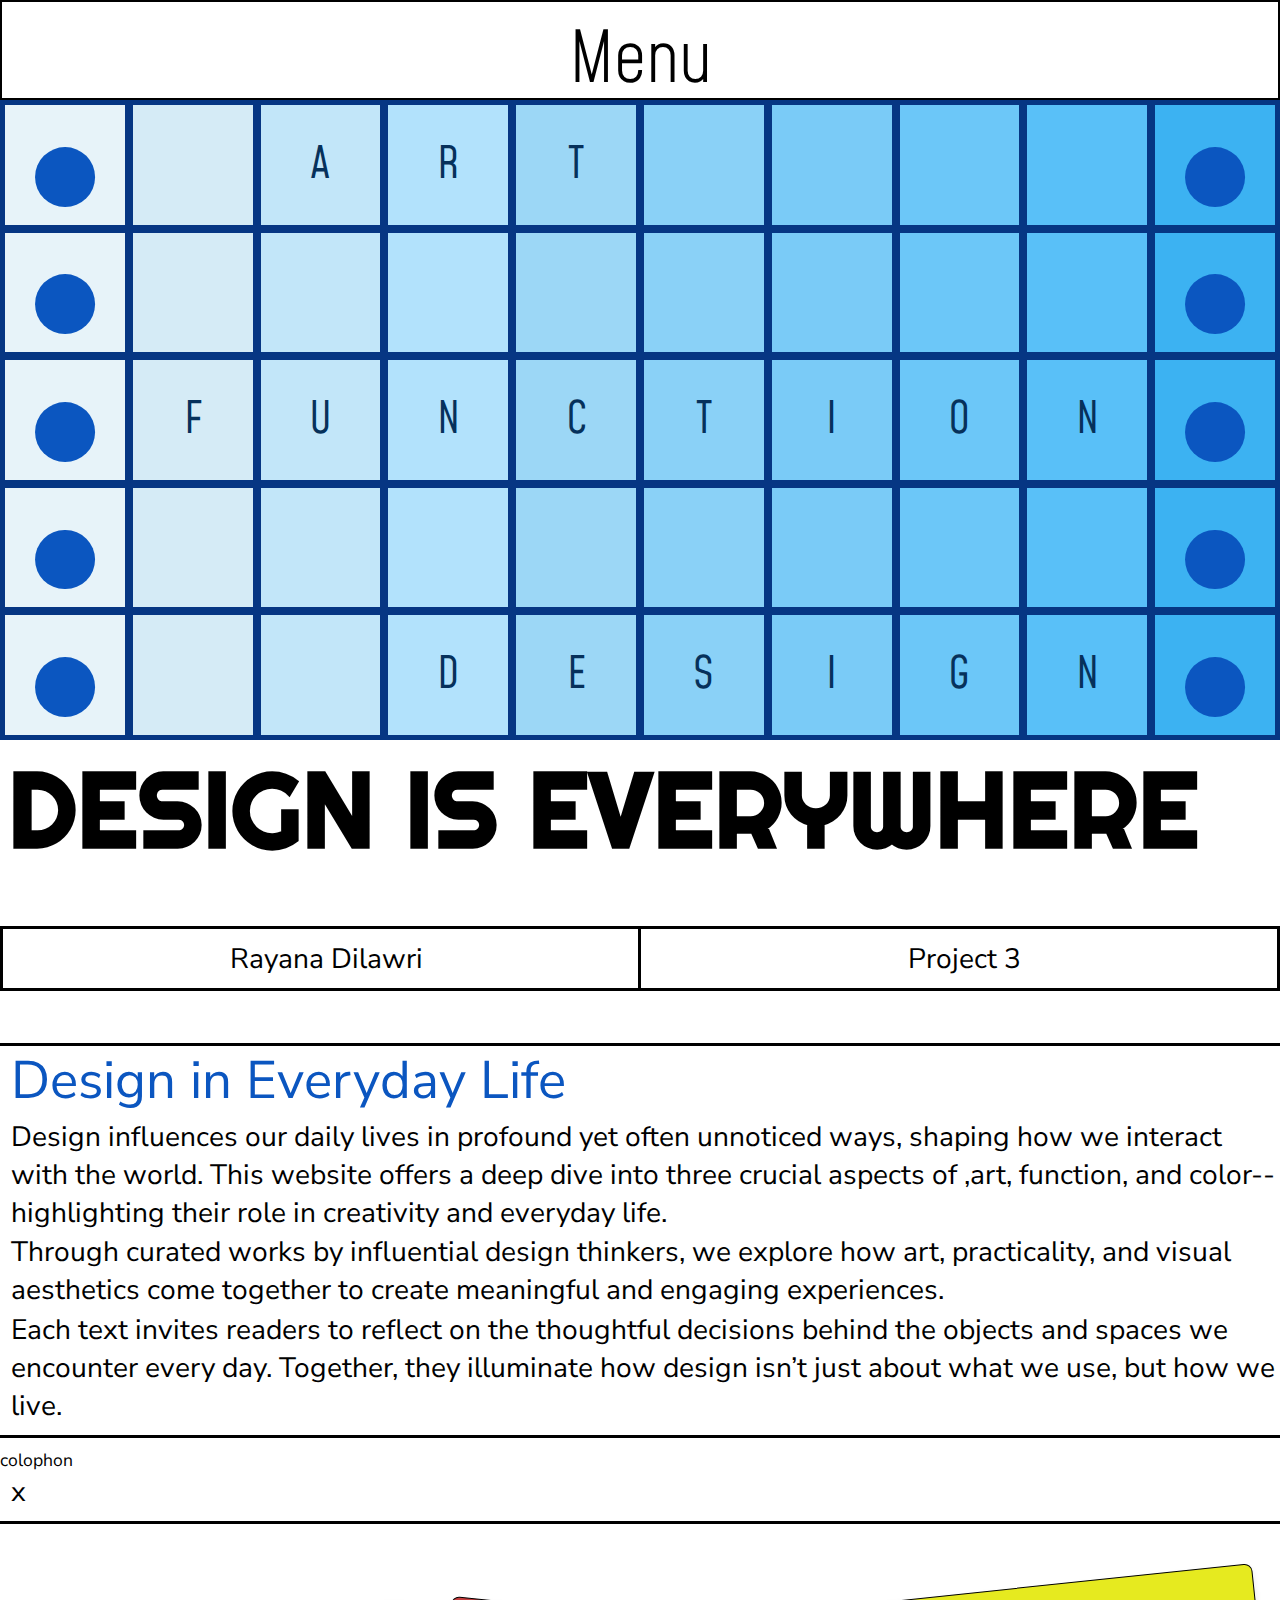
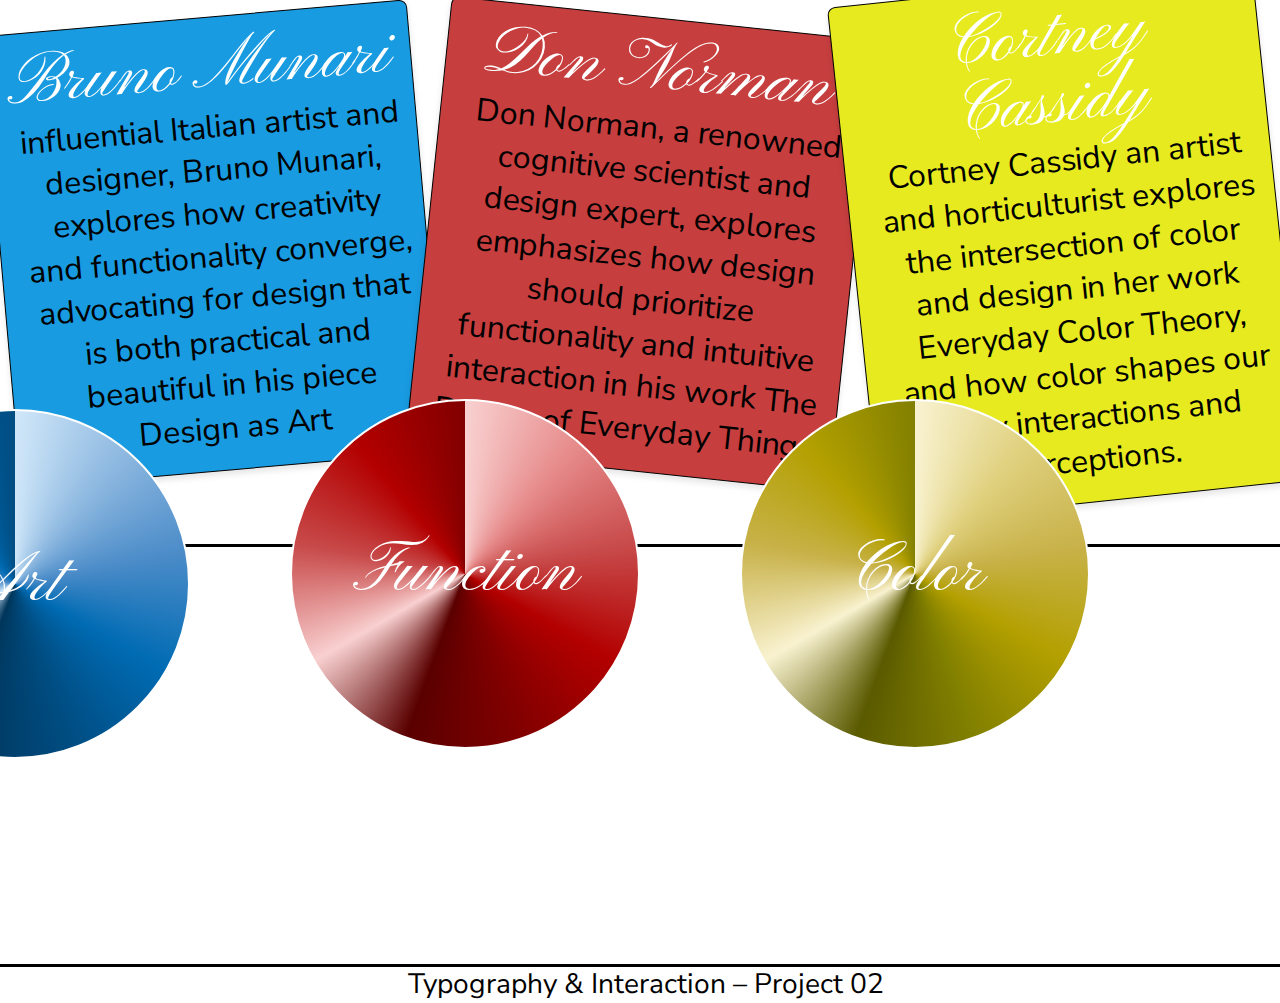
==== commit b3a8a348: "nav" ====
--- a/Pages/index.html
+++ b/Pages/index.html
@@ -65,6 +65,10 @@
 		<p> Through curated works by influential design thinkers, we explore how art, practicality, and visual aesthetics come together to create meaningful and engaging experiences.</p>
 		<p>Each text invites readers to reflect on the thoughtful decisions behind the objects and spaces we encounter every day. Together, they illuminate how design isn’t just about what we use, but how we live.</p>
 	</section>
+	<section> 
+		<div class="custom-br"> </div>
+		<h4> colophon </h4>
+		<p> x</p>
 		<div class="custom-br"> </div>
 	</section>
 	<section>
--- a/asset/common.css
+++ b/asset/common.css
@@ -19,14 +19,12 @@
     justify-content: space-evenly;
     position: fixed;
     top: 0;
-    color: black;
     width: 100vw;
-    font-family: Arial, Helvetica, sans-serif;
     text-transform: uppercase;
     padding: 2rem; 
     font-weight: 200;
-    font-size: 2.5em;
     z-index: 1000;
+
 }
 
 nav {
@@ -38,7 +36,9 @@
     padding:0px;
     text-transform: none;
     font-family: "Mohave", sans-serif;
-    border: black solid 2px;
+    border-left: black solid 2px;
+    border-right: black solid 2px;
+    border-top: black solid 2px;
     position: absolute;
       }
 
@@ -97,8 +97,8 @@
 
 h1 {
     font-size: 6em;
-    padding-top: 1%;
-    padding-left: 2%;
+    padding-top: 0.02em;
+    padding-left: 0.08em;
     font-weight: 800; 
     overflow-x: hidden;
     font-family: "Righteous", sans-serif;
@@ -145,16 +145,16 @@
 p {
     font-size: 2em;
     font-family: "Nunito Sans", serif;
-    padding-left: 0.04em;
+    padding-left: 0.4em;
     padding-top: 0.04em;
 }
 
 blockquote {
     font-size: 2.5em;
-    padding-left: 0.05%;
     font-family: "Mohave", sans-serif;
-}
-
+    padding-left: 0.04em;
+    padding-top: 0;
+}
 .custom-br {
     display: block;      
     width: 100%;          /* Full-width line */
@@ -184,7 +184,7 @@
 .sticky-chapter1 {
     border: 2px solid black;
     position: sticky;
-    top:1;
+    top:0.1;
     padding: 1%;
 }
 
@@ -192,28 +192,28 @@
 .sticky-chapter2 {
     border: 2px solid black;
     position: sticky;
-    top:2;
+    top:0.2;
     padding: 1%;
 }
 
 .sticky-chapter3 {
     border: 2px solid black;
     position: sticky;
-    top:3;
+    top:0.3;
     padding: 1%;
 }
 
 .sticky-chapter4 {
     border: 2px solid black;
     position: sticky;
-    top:4;
+    top:0.4;
     padding: 1%;
 }
 
 .sticky-chapter5 {
     border: 2px solid black;
     position: sticky;
-    top:5;
+    top:0.5;
     padding: 1%;
 }
 
@@ -298,9 +298,18 @@
 
 @media only screen and (min-width:1200px) {
 
+    body {
+        margin: 0;
+        padding: 0;
+        overflow-x: hidden;
+    }
+
+  
+
     .sticky-chapter {
       height: 100%;
       width: 50%;
+      box-sizing: border-box;
     }
     
     .sticky-chapter1 {
--- a/asset/newvibe.css
+++ b/asset/newvibe.css
@@ -325,6 +325,10 @@
 
 @media only screen and (min-width:1200px) {
     
+    p {
+        font-size: 1.6em;
+
+    }
     h3 {
         line-height: 95%;
     }
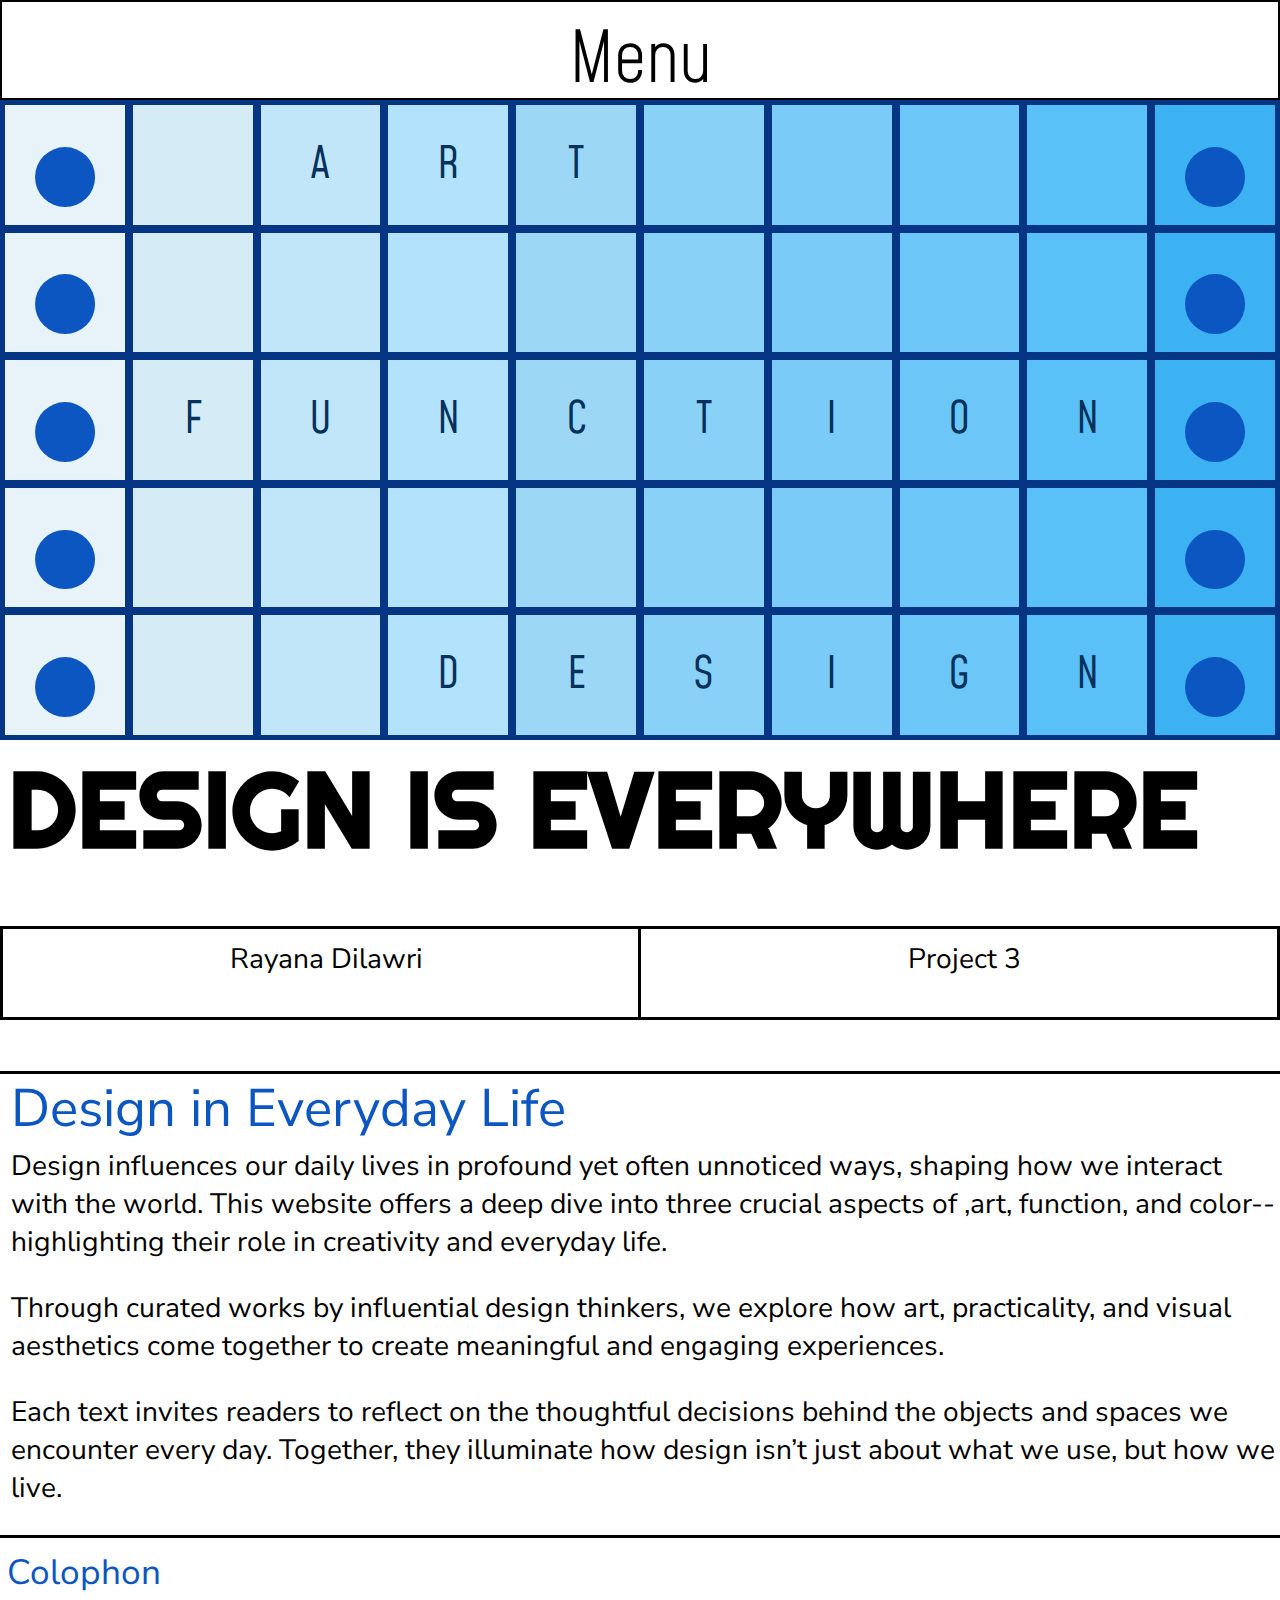
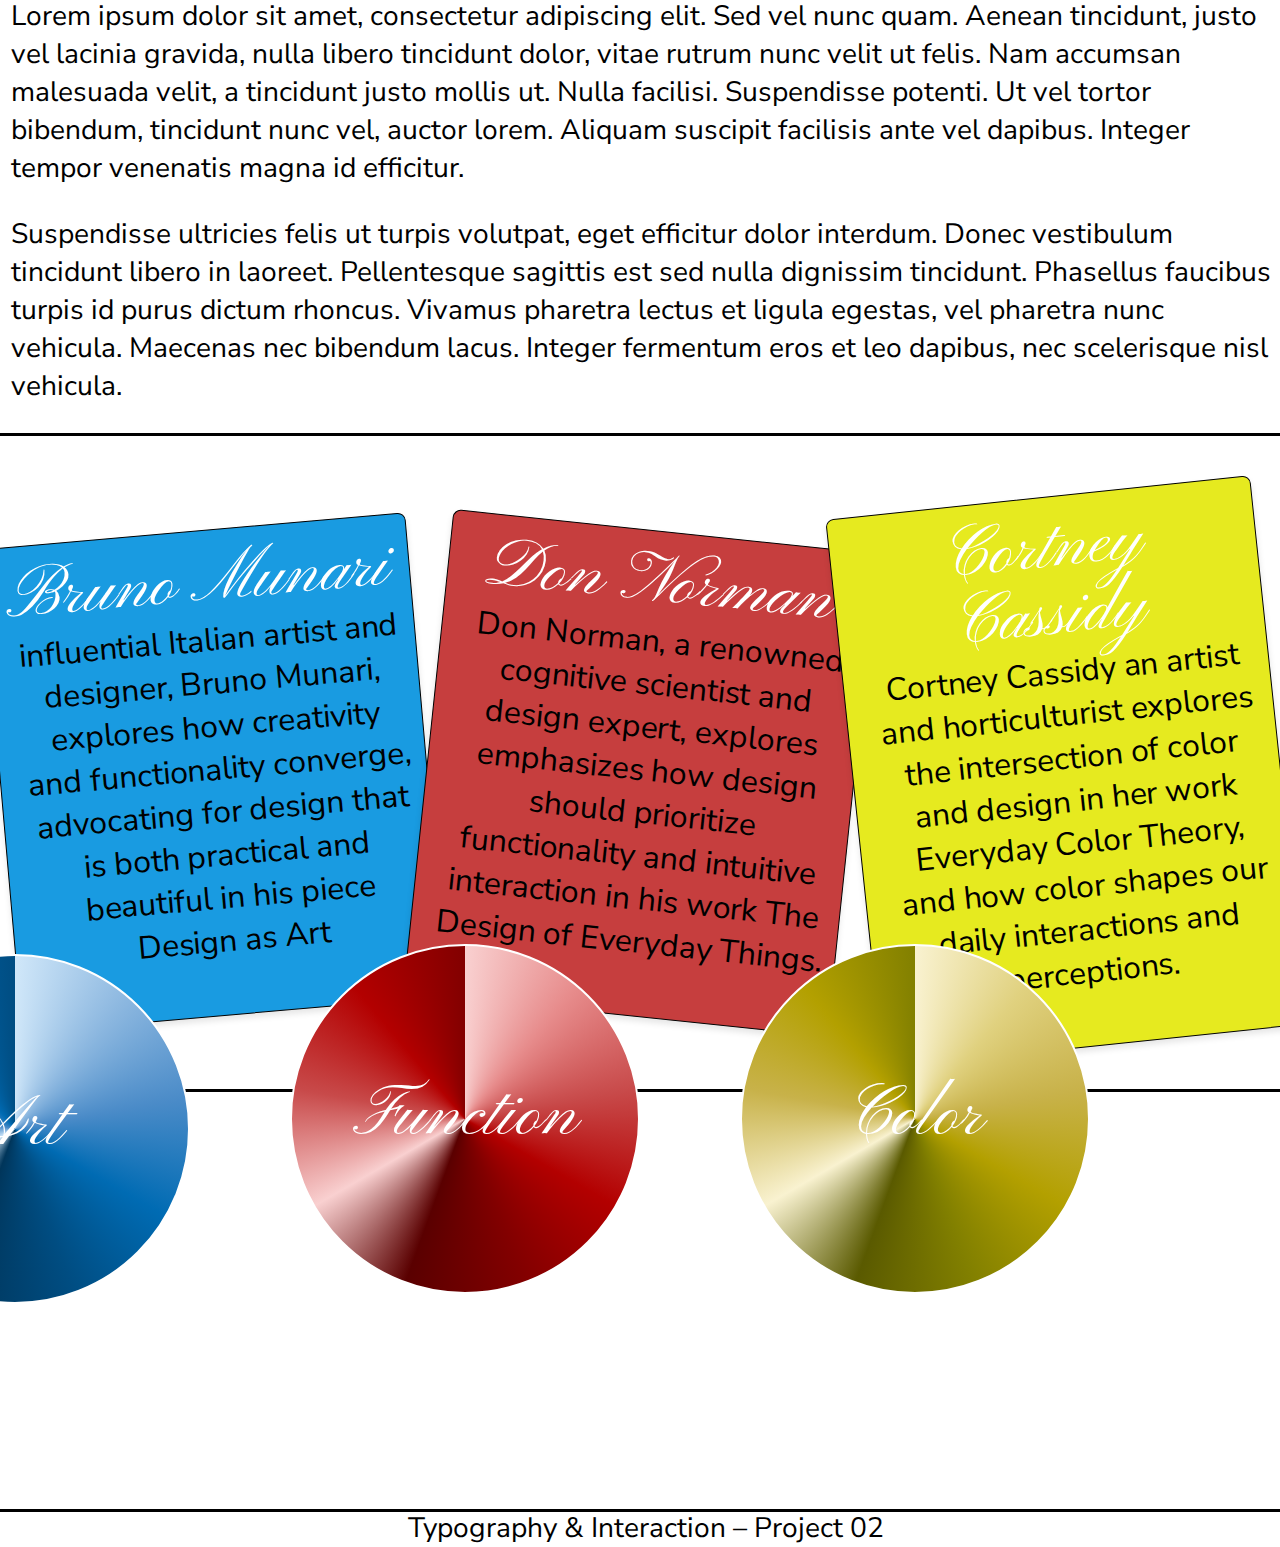
==== commit a42aa07c: "margin and stickies" ====
--- a/Pages/index.html
+++ b/Pages/index.html
@@ -59,17 +59,17 @@
 		<div class="date"> <p> Project 3</p></div>
 	</div> -->
 	<div class="custom-br"> 
-	<section> 
+	<section class="halfpage"> 
 		<h2> Design in Everyday Life </h2>
 		<p> Design influences our daily lives in profound yet often unnoticed ways, shaping how we interact with the world. This website offers a deep dive into three crucial aspects of ,art, function, and color-- highlighting their role in creativity and everyday life. </p>
 		<p> Through curated works by influential design thinkers, we explore how art, practicality, and visual aesthetics come together to create meaningful and engaging experiences.</p>
 		<p>Each text invites readers to reflect on the thoughtful decisions behind the objects and spaces we encounter every day. Together, they illuminate how design isn’t just about what we use, but how we live.</p>
 	</section>
-	<section> 
+	<section class="halfpage"> 
 		<div class="custom-br"> </div>
-		<h4> colophon </h4>
-		<p> x</p>
-		<div class="custom-br"> </div>
+		<h4> Colophon </h4>
+		<p> Lorem ipsum dolor sit amet, consectetur adipiscing elit. Sed vel nunc quam. Aenean tincidunt, justo vel lacinia gravida, nulla libero tincidunt dolor, vitae rutrum nunc velit ut felis. Nam accumsan malesuada velit, a tincidunt justo mollis ut. Nulla facilisi. Suspendisse potenti. Ut vel tortor bibendum, tincidunt nunc vel, auctor lorem. Aliquam suscipit facilisis ante vel dapibus. Integer tempor venenatis magna id efficitur.</p>
+		<p> Suspendisse ultricies felis ut turpis volutpat, eget efficitur dolor interdum. Donec vestibulum tincidunt libero in laoreet. Pellentesque sagittis est sed nulla dignissim tincidunt. Phasellus faucibus turpis id purus dictum rhoncus. Vivamus pharetra lectus et ligula egestas, vel pharetra nunc vehicula. Maecenas nec bibendum lacus. Integer fermentum eros et leo dapibus, nec scelerisque nisl vehicula. </p>		<div class="custom-br"> </div>
 	</section>
 	<section>
 		<div class="cards">
--- a/asset/common.css
+++ b/asset/common.css
@@ -142,11 +142,18 @@
     font-family: "Pinyon Script", serif;
 }
 
+h4 {
+    color: rgb(11, 86, 192); ;
+    font-size: 2em;
+    margin-left: 0.2em;
+    margin-top:0.05em;
+}
 p {
-    font-size: 2em;
+    font-size: 2.5em;
     font-family: "Nunito Sans", serif;
-    padding-left: 0.4em;
-    padding-top: 0.04em;
+    margin-left: 0.4em;
+    margin-top: 0.04em;
+    margin-bottom: 1em;
 }
 
 blockquote {
@@ -298,13 +305,15 @@
 
 @media only screen and (min-width:1200px) {
 
-    body {
-        margin: 0;
-        padding: 0;
-        overflow-x: hidden;
-    }
-
-  
+    p {
+        font-size: 1.5em;
+    }
+
+
+    blockquote {
+        font-size: 2em;
+        line-height: 1.2em;
+    }
 
     .sticky-chapter {
       height: 100%;
@@ -341,7 +350,6 @@
         width:50%;
         margin-left: 50%;
     }
-
 
 
     nav { 
@@ -366,7 +374,7 @@
       display: hide;
     }
 
-     .info {
+.info {
         display: flex;
         flex-direction: row;
         width: 100%; 
@@ -378,10 +386,10 @@
 
     }
     
-    .author {
+ .author {
         border-right: solid black 3px;  
         border-bottom: 0px;
-        }
+    }
         
 }
 
